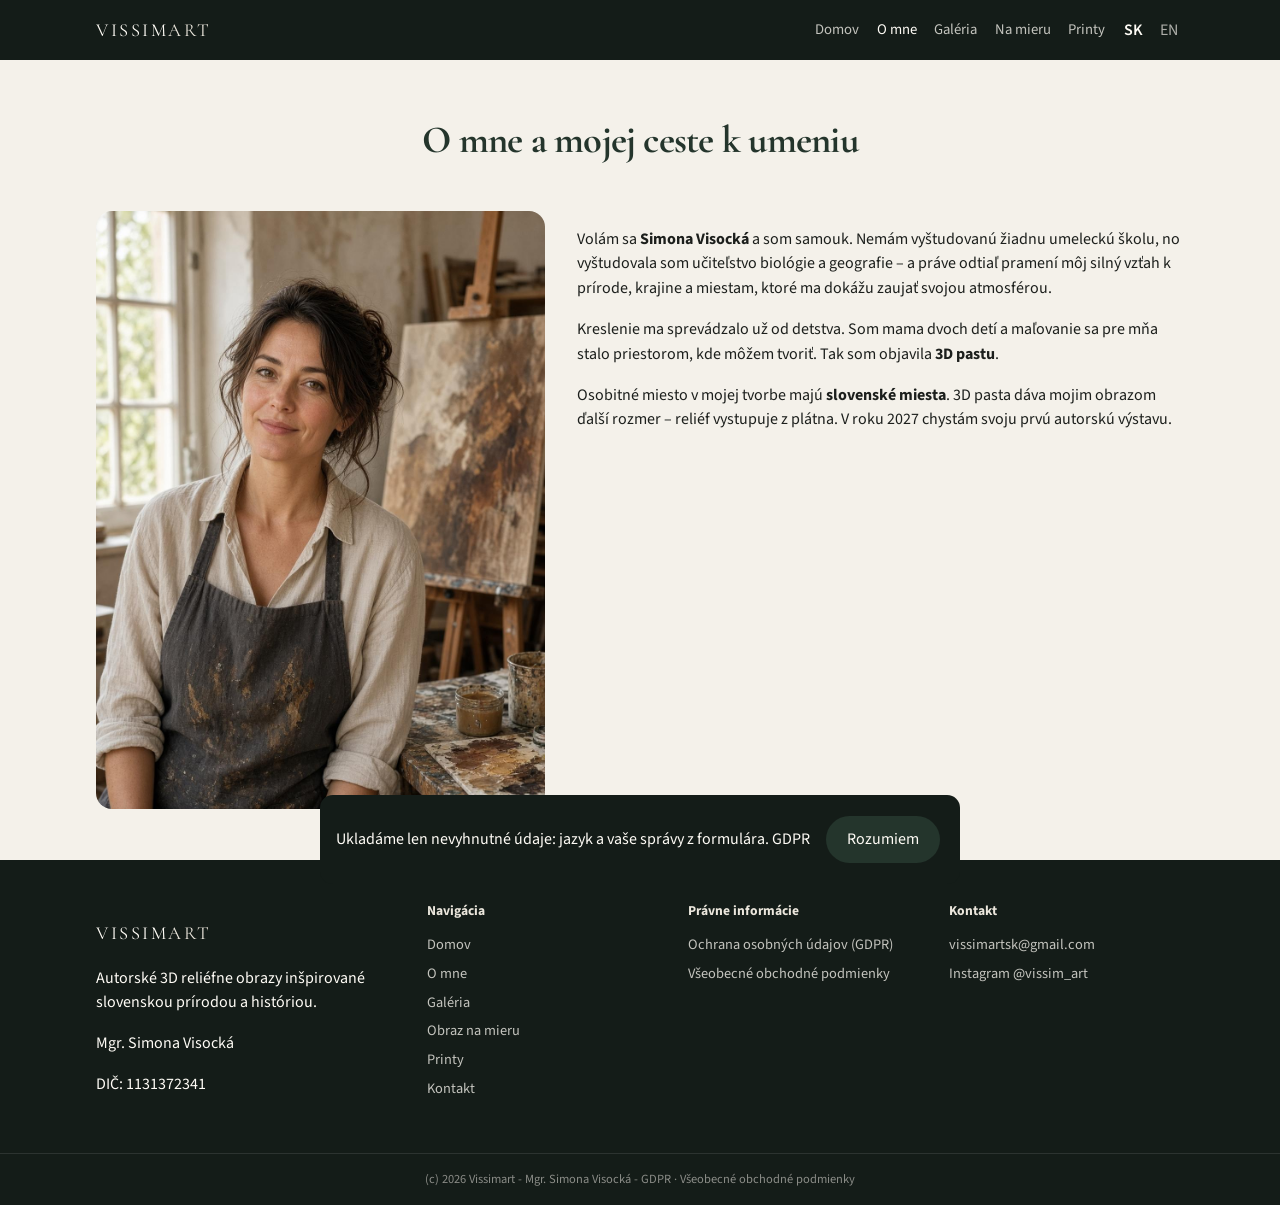
==== about.html @ 24cfc164 "Add Vissimart static website" ====
<!DOCTYPE html>
<html lang="sk">
<head>
  <meta charset="UTF-8">
  <meta name="viewport" content="width=device-width, initial-scale=1.0">
  <title>O mne – Vissimart</title>
  <meta name="description" content="Simona Visocká">
  <link rel="preconnect" href="https://fonts.googleapis.com">
  <link rel="preconnect" href="https://fonts.gstatic.com" crossorigin>
  <link href="https://fonts.googleapis.com/css2?family=Cormorant+Garamond:ital,wght@0,600;0,700;1,500&family=Source+Sans+3:wght@400;500;600&display=swap" rel="stylesheet">
  <link rel="icon" href="favicon.svg">
  <link rel="stylesheet" href="css/styles.css">
</head>
<body class="lang-sk">
  <header class="site-header">
    <div class="header-inner">
      <a href="index.html" class="logo">VISSIM<span>ART</span></a>
      <button class="menu-toggle" type="button" aria-label="Menu">☰</button>
      <nav class="nav">
        <a href="index.html"><span data-lang="sk">Domov</span><span data-lang="en">Home</span></a>
        <a href="about.html" class="active"><span data-lang="sk">O mne</span><span data-lang="en">About</span></a>
        <a href="gallery.html"><span data-lang="sk">Galéria</span><span data-lang="en">Gallery</span></a>
        <a href="custom.html"><span data-lang="sk">Na mieru</span><span data-lang="en">Custom</span></a>
        <a href="prints.html"><span data-lang="sk">Printy</span><span data-lang="en">Prints</span></a>
      </nav>
      <div class="lang-switch">
        <button type="button" class="lang-btn active" data-set-lang="sk">SK</button>
        <button type="button" class="lang-btn" data-set-lang="en">EN</button>
      </div>
    </div>
  </header>

  <section class="section">
    <h1 class="section-title"><span data-lang="sk">O mne a mojej ceste k umeniu</span><span data-lang="en">About me and my journey to art</span></h1>
    <div class="two-col" style="margin-top:2.5rem">
      <img src="images/artist.jpg" alt="Simona Visocká" style="border-radius:1rem; pointer-events:none">
      <div>
        <p data-lang="sk">Volám sa <strong>Simona Visocká</strong> a som samouk. Nemám vyštudovanú žiadnu umeleckú školu, no vyštudovala som učiteľstvo biológie a geografie – a práve odtiaľ pramení môj silný vzťah k prírode, krajine a miestam, ktoré ma dokážu zaujať svojou atmosférou.</p>
        <p data-lang="en">My name is <strong>Simona Visocká</strong> and I am self-taught. I studied biology and geography teaching – and that is where my strong connection to nature comes from.</p>
        <p data-lang="sk">Kreslenie ma sprevádzalo už od detstva. Som mama dvoch detí a maľovanie sa pre mňa stalo priestorom, kde môžem tvoriť. Tak som objavila <strong>3D pastu</strong>.</p>
        <p data-lang="en">Drawing has accompanied me since childhood. I am a mother of two. That is how I discovered <strong>3D paste</strong>.</p>
        <p data-lang="sk">Osobitné miesto v mojej tvorbe majú <strong>slovenské miesta</strong>. 3D pasta dáva mojim obrazom ďalší rozmer – reliéf vystupuje z plátna. V roku 2027 chystám svoju prvú autorskú výstavu.</p>
        <p data-lang="en">A special place in my work belongs to <strong>Slovak locations</strong>. 3D paste gives my paintings another dimension. In 2027 I am preparing my first solo exhibition.</p>
      </div>
    </div>
  </section>
  <footer class="site-footer">
    <div class="footer-inner">
      <div>
        <p class="logo">VISSIM<span>ART</span></p>
        <p><span data-lang="sk">Autorské 3D reliéfne obrazy inšpirované slovenskou prírodou a históriou.</span><span data-lang="en">Original 3D relief paintings inspired by Slovak nature and history.</span></p>
        <p>Mgr. Simona Visocká</p>
        <p>DIČ: 1131372341</p>
      </div>
      <div class="footer-links">
        <h4><span data-lang="sk">Navigácia</span><span data-lang="en">Navigation</span></h4>
        <a href="index.html"><span data-lang="sk">Domov</span><span data-lang="en">Home</span></a>
        <a href="about.html"><span data-lang="sk">O mne</span><span data-lang="en">About</span></a>
        <a href="gallery.html"><span data-lang="sk">Galéria</span><span data-lang="en">Gallery</span></a>
        <a href="custom.html"><span data-lang="sk">Obraz na mieru</span><span data-lang="en">Custom painting</span></a>
        <a href="prints.html"><span data-lang="sk">Printy</span><span data-lang="en">Prints</span></a>
        <a href="contact.html"><span data-lang="sk">Kontakt</span><span data-lang="en">Contact</span></a>
      </div>
      <div class="footer-links">
        <h4><span data-lang="sk">Právne informácie</span><span data-lang="en">Legal</span></h4>
        <a href="gdpr.html"><span data-lang="sk">Ochrana osobných údajov (GDPR)</span><span data-lang="en">Privacy policy (GDPR)</span></a>
        <a href="vop.html"><span data-lang="sk">Všeobecné obchodné podmienky</span><span data-lang="en">Terms and conditions</span></a>
      </div>
      <div class="footer-links">
        <h4><span data-lang="sk">Kontakt</span><span data-lang="en">Contact</span></h4>
        <a href="mailto:vissimartsk@gmail.com">vissimartsk@gmail.com</a>
        <a href="https://www.instagram.com/vissim_art/" target="_blank" rel="noopener">Instagram @vissim_art</a>
      </div>
    </div>
    <div class="footer-bottom">
      (c) 2026 Vissimart - Mgr. Simona Visocká -
      <a href="gdpr.html">GDPR</a> ·
      <a href="vop.html"><span data-lang="sk">Všeobecné obchodné podmienky</span><span data-lang="en">Terms and conditions</span></a>
    </div>
  </footer>
  <div class="cookie-banner" id="cookie-banner" hidden>
    <p><span data-lang="sk">Ukladáme len nevyhnutné údaje: jazyk a vaše správy z formulára.</span><span data-lang="en">We only store what is necessary: language and your form messages.</span> <a href="gdpr.html">GDPR</a></p>
    <button type="button" class="btn" id="cookie-ok"><span data-lang="sk">Rozumiem</span><span data-lang="en">I understand</span></button>
  </div>
  <script src="js/script.js"></script>
</body>
</html>
---- css/styles.css ----
:root {
  --paper:#f4f1ea; --paper-deep:#ebe6dc; --ink:#1c1f1c; --muted:#5f635e;
  --forest:#24352c; --forest-deep:#141c18; --cream:#fffcf6; --line:rgba(28,31,28,.12);
}
* { box-sizing:border-box; }
html,body { margin:0; padding:0; }
body { background:var(--paper); color:var(--ink); font-family:"Source Sans 3",system-ui,sans-serif; line-height:1.55; min-height:100vh; display:flex; flex-direction:column; }
h1,h2,h3,.logo { font-family:"Cormorant Garamond",Georgia,serif; letter-spacing:-.02em; }
a { color:inherit; text-decoration:none; }
img { max-width:100%; display:block; -webkit-user-drag:none; user-select:none; pointer-events:none; -webkit-touch-callout:none; }
.site-header { position:sticky; top:0; z-index:50; background:var(--forest-deep); color:var(--cream); }
.header-inner { max-width:1120px; margin:0 auto; display:flex; align-items:center; gap:.75rem; padding:.85rem 1rem; }
.logo { font-size:1.15rem; letter-spacing:.14em; color:var(--cream); }
.logo span { color:#ebe6dc; }
.nav { margin-left:auto; display:flex; gap:1.1rem; }
.nav a { color:rgba(255,252,246,.75); font-size:.92rem; }
.nav a.active, .nav a:hover { color:var(--cream); }
.lang-switch { display:flex; gap:.25rem; z-index:60; }
.lang-btn { display:inline-flex !important; background:transparent; border:0; color:rgba(255,252,246,.65); cursor:pointer; font:inherit; padding:.25rem .4rem; }
.lang-btn.active { color:var(--cream); font-weight:600; }
.menu-toggle { display:none; margin-left:auto; background:none; border:0; color:var(--cream); font-size:1.3rem; }
.section { max-width:1120px; margin:0 auto; padding:3.2rem 1rem; }
.section-title { text-align:center; color:var(--forest); font-size:2.4rem; margin:0; }
.section-subtitle { text-align:center; color:var(--muted); max-width:36rem; margin:.8rem auto 0; }
.hero { position:relative; background:var(--forest-deep); color:var(--cream); overflow:hidden; text-align:center; padding:6rem 1rem; }
.hero img { position:absolute; inset:0; width:100%; height:100%; object-fit:cover; opacity:.35; }
.hero .inner { position:relative; max-width:40rem; margin:0 auto; }
.hero h1 { font-size:clamp(2.2rem,5vw,3.6rem); margin:.6rem 0; }
.btn { display:inline-flex; align-items:center; justify-content:center; background:var(--forest); color:var(--cream); border:0; border-radius:999px; padding:.7rem 1.3rem; font:inherit; cursor:pointer; }
.btn-outline { background:transparent; border:1px solid var(--line); color:var(--ink); }
.hero .btn { background:var(--cream); color:var(--forest); }
.grid { display:grid; gap:1.2rem; }
.grid-4 { grid-template-columns:repeat(4,1fr); }
.grid-3 { grid-template-columns:repeat(3,1fr); }
.grid-2 { display:grid; gap:2rem; grid-template-columns:1.1fr 1fr; align-items:start; }
.art-card { background:var(--cream); border-radius:1rem; overflow:hidden; box-shadow:0 10px 30px -18px rgb(20 28 24 / .45); display:flex; flex-direction:column; }
.art-photo { position:relative; aspect-ratio:1; overflow:hidden; background:var(--paper-deep); }
.art-photo img.main { width:100%; height:100%; object-fit:cover; }
.watermark { position:absolute; right:.4rem; bottom:.4rem; width:3.4rem; opacity:.82; z-index:5; pointer-events:none; }
.thumbs { display:grid; grid-template-columns:repeat(5,1fr); gap:1px; background:var(--line); }
.thumbs img { aspect-ratio:1; object-fit:cover; width:100%; }
.art-card-body { padding:1rem; }
.art-card-body h3 { margin:0; font-size:1.15rem; }
.meta { color:var(--muted); font-size:.9rem; margin:.35rem 0 0; }
.price { color:var(--forest); font-weight:600; margin:.6rem 0 0; }
.badge { position:absolute; left:.7rem; top:.7rem; z-index:6; background:rgba(28,31,28,.7); color:var(--cream); border-radius:999px; font-size:.65rem; font-weight:600; padding:.2rem .55rem; }
.badge.sold { left:auto; right:.7rem; }
.filters { display:flex; flex-wrap:wrap; justify-content:center; gap:.5rem; margin:1.6rem 0; }
.filter-btn { height:2.6rem; border-radius:999px; border:1px solid var(--line); background:var(--cream); padding:0 1rem; cursor:pointer; font:inherit; }
.filter-btn.active { background:var(--forest); color:var(--cream); border-color:var(--forest); }
.site-footer { margin-top:auto; background:var(--forest-deep); color:var(--cream); }
.footer-inner { max-width:1120px; margin:0 auto; padding:2.5rem 1rem; display:grid; gap:1.6rem; grid-template-columns:1.3fr 1fr 1fr 1fr; }
.footer-links { display:flex; flex-direction:column; gap:.4rem; font-size:.9rem; color:rgba(255,252,246,.75); }
.footer-links h4 { margin:0 0 .4rem; color:#ebe6dc; font-family:inherit; font-size:.85rem; }
.footer-bottom { border-top:1px solid rgba(255,255,255,.1); padding:1rem; text-align:center; font-size:.78rem; color:rgba(255,252,246,.5); }
.cookie-banner { position:fixed; bottom:1rem; left:1rem; right:1rem; max-width:40rem; margin:0 auto; background:var(--forest-deep); color:var(--cream); padding:1rem; border-radius:.8rem; display:flex; gap:1rem; align-items:center; z-index:80; }
.legal { max-width:46rem; margin:0 auto; padding:3rem 1rem 4rem; }
.legal h1 { color:var(--forest); }
.legal h2 { color:var(--forest); margin-top:2rem; }
.two-col { display:grid; gap:2rem; grid-template-columns:.85fr 1.15fr; align-items:start; }
.contact-form { background:var(--cream); padding:1.6rem; border-radius:1rem; box-shadow:0 10px 30px -18px rgb(20 28 24 / .45); }
.contact-form label { display:block; font-size:.9rem; font-weight:500; margin-bottom:1rem; }
.contact-form input, .contact-form textarea, .contact-form select { width:100%; margin-top:.35rem; padding:.7rem .85rem; border:1px solid var(--line); border-radius:.5rem; font:inherit; }
.contact-form .check { display:flex; gap:.55rem; font-weight:400; }
.contact-form .check input { width:auto; }
.form-ok { color:var(--forest); }
.form-wrap { background:var(--paper-deep); max-width:none; }
.form-wrap .grid-2 { max-width:1120px; margin:0 auto; }
.cards { display:grid; gap:1rem; grid-template-columns:repeat(3,1fr); }
.card { background:var(--cream); padding:1.1rem; border-radius:.9rem; box-shadow:0 10px 30px -18px rgb(20 28 24 / .45); }
.modal { position:fixed; inset:0; background:rgba(20,28,24,.88); z-index:100; display:none; align-items:center; justify-content:center; padding:1rem; }
.modal.open { display:flex; }
.modal-inner { position:relative; max-width:720px; width:100%; }
.modal-inner img.main { width:100%; max-height:70vh; object-fit:contain; background:#111; }
.modal-close { position:absolute; top:.4rem; right:.4rem; background:rgba(0,0,0,.5); color:#fff; border:0; border-radius:999px; width:2.2rem; height:2.2rem; cursor:pointer; z-index:2; }
.cta-band { background:var(--paper-deep); }
.cta-grid { max-width:1120px; margin:0 auto; padding:3rem 1rem; display:grid; gap:2rem; grid-template-columns:1fr 1fr; }
body.lang-sk [data-lang="en"], body.lang-en [data-lang="sk"] { display:none; }
@media (max-width: 900px) {
  .grid-4,.grid-3,.two-col,.grid-2,.cta-grid,.cards,.footer-inner { grid-template-columns:1fr 1fr; }
  .nav { display:none; }
  .nav.open { display:flex; flex-direction:column; position:absolute; top:100%; left:0; right:0; background:var(--forest-deep); padding:1rem; }
  .menu-toggle { display:block; }
}
@media (max-width: 640px) {
  .grid-4,.grid-3,.two-col,.grid-2,.cta-grid,.cards,.footer-inner { grid-template-columns:1fr; }
}
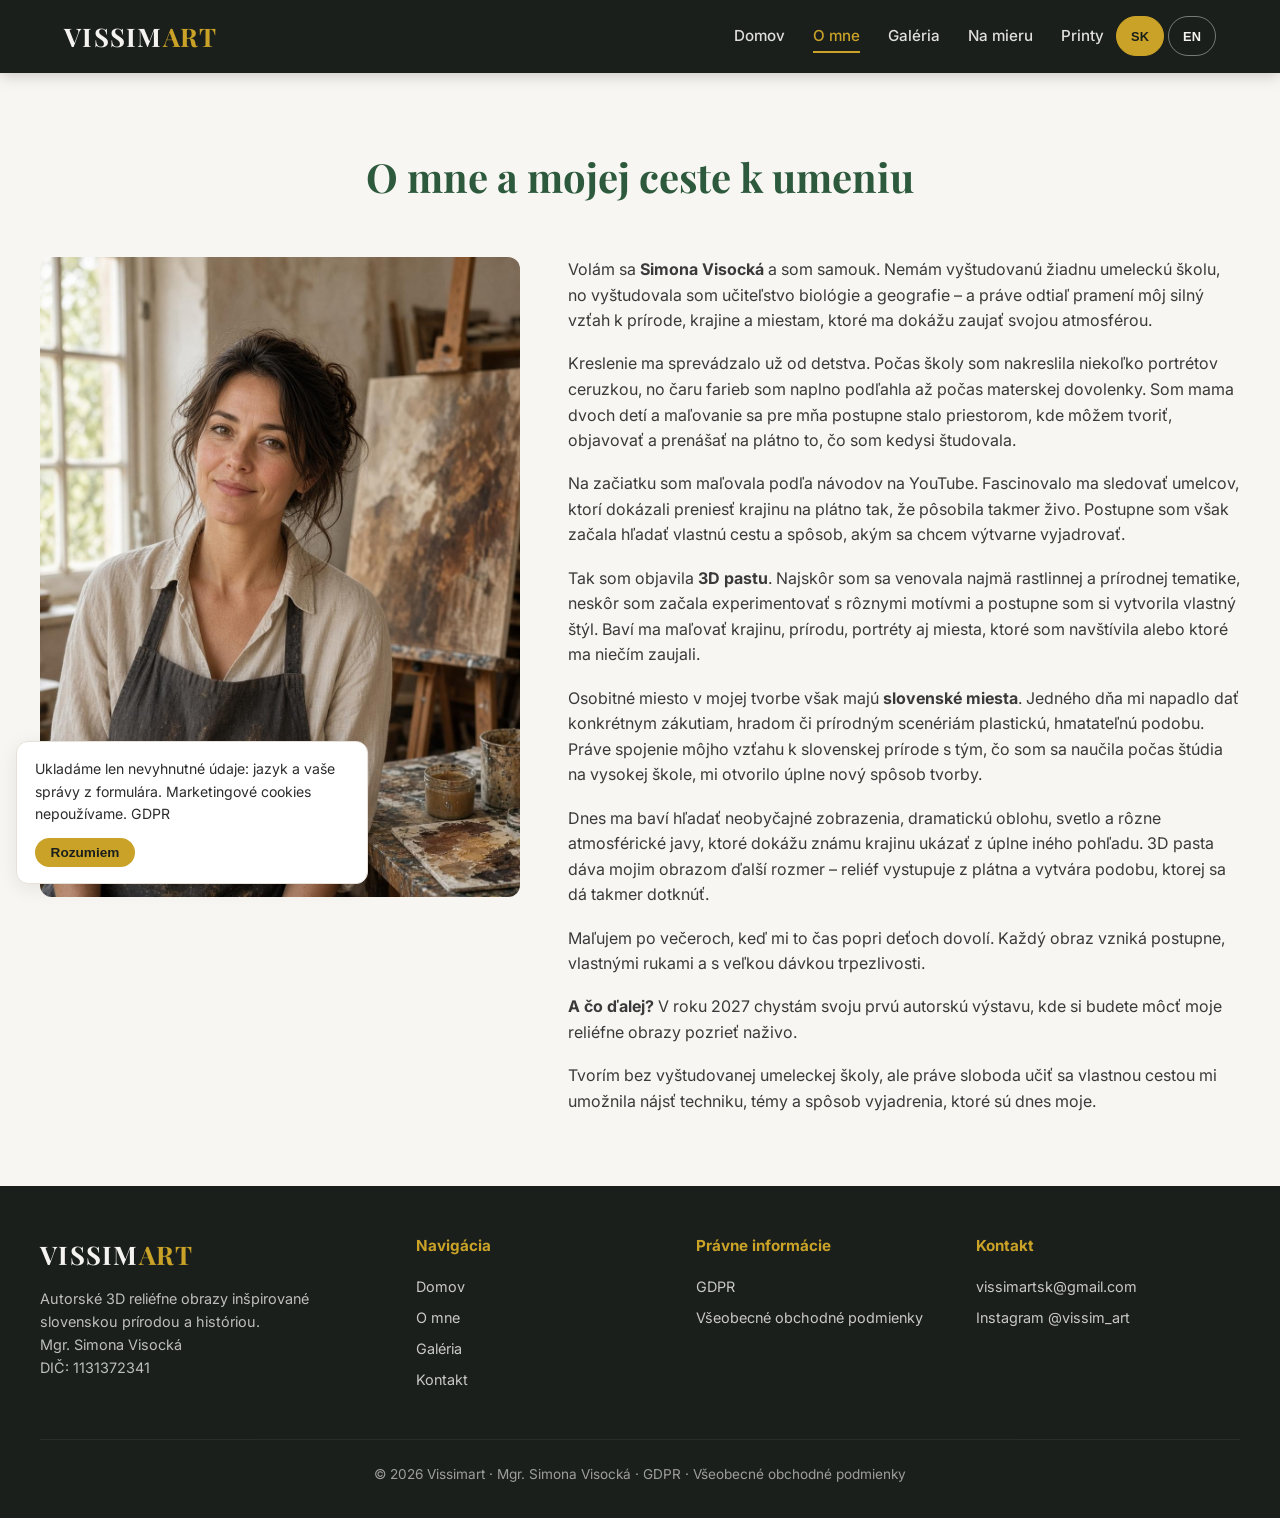
==== commit e55b776e: "Apply DIČ 1131372341, remove homepage and gallery subtitles" ====
--- a/about.html
+++ b/about.html
@@ -3,20 +3,20 @@
 <head>
   <meta charset="UTF-8">
   <meta name="viewport" content="width=device-width, initial-scale=1.0">
-  <title>O mne – Vissimart</title>
-  <meta name="description" content="Simona Visocká">
+  <title>O mne – Vissimart | Simona Visocká</title>
+  <meta name="description" content="Príbeh Simony Visockej – samouk, mama, umelkyňa 3D reliéfnych obrazov inšpirovaných slovenskou prírodou.">
   <link rel="preconnect" href="https://fonts.googleapis.com">
   <link rel="preconnect" href="https://fonts.gstatic.com" crossorigin>
-  <link href="https://fonts.googleapis.com/css2?family=Cormorant+Garamond:ital,wght@0,600;0,700;1,500&family=Source+Sans+3:wght@400;500;600&display=swap" rel="stylesheet">
+  <link href="https://fonts.googleapis.com/css2?family=Inter:wght@400;500;600;700&family=Playfair+Display:ital,wght@0,600;0,700;1,400&display=swap" rel="stylesheet">
   <link rel="icon" href="favicon.svg">
   <link rel="stylesheet" href="css/styles.css">
 </head>
 <body class="lang-sk">
-  <header class="site-header">
+    <header class="site-header">
     <div class="header-inner">
       <a href="index.html" class="logo">VISSIM<span>ART</span></a>
-      <button class="menu-toggle" type="button" aria-label="Menu">☰</button>
-      <nav class="nav">
+      <button class="menu-toggle" aria-label="Menu">☰</button>
+            <nav class="nav">
         <a href="index.html"><span data-lang="sk">Domov</span><span data-lang="en">Home</span></a>
         <a href="about.html" class="active"><span data-lang="sk">O mne</span><span data-lang="en">About</span></a>
         <a href="gallery.html"><span data-lang="sk">Galéria</span><span data-lang="en">Gallery</span></a>
@@ -31,24 +31,70 @@
   </header>
 
   <section class="section">
-    <h1 class="section-title"><span data-lang="sk">O mne a mojej ceste k umeniu</span><span data-lang="en">About me and my journey to art</span></h1>
-    <div class="two-col" style="margin-top:2.5rem">
-      <img src="images/artist.jpg" alt="Simona Visocká" style="border-radius:1rem; pointer-events:none">
-      <div>
-        <p data-lang="sk">Volám sa <strong>Simona Visocká</strong> a som samouk. Nemám vyštudovanú žiadnu umeleckú školu, no vyštudovala som učiteľstvo biológie a geografie – a práve odtiaľ pramení môj silný vzťah k prírode, krajine a miestam, ktoré ma dokážu zaujať svojou atmosférou.</p>
-        <p data-lang="en">My name is <strong>Simona Visocká</strong> and I am self-taught. I studied biology and geography teaching – and that is where my strong connection to nature comes from.</p>
-        <p data-lang="sk">Kreslenie ma sprevádzalo už od detstva. Som mama dvoch detí a maľovanie sa pre mňa stalo priestorom, kde môžem tvoriť. Tak som objavila <strong>3D pastu</strong>.</p>
-        <p data-lang="en">Drawing has accompanied me since childhood. I am a mother of two. That is how I discovered <strong>3D paste</strong>.</p>
-        <p data-lang="sk">Osobitné miesto v mojej tvorbe majú <strong>slovenské miesta</strong>. 3D pasta dáva mojim obrazom ďalší rozmer – reliéf vystupuje z plátna. V roku 2027 chystám svoju prvú autorskú výstavu.</p>
-        <p data-lang="en">A special place in my work belongs to <strong>Slovak locations</strong>. 3D paste gives my paintings another dimension. In 2027 I am preparing my first solo exhibition.</p>
+    <div class="section-inner">
+      <h1 class="section-title">
+        <span data-lang="sk">O mne a mojej ceste k umeniu</span>
+        <span data-lang="en">About me and my journey to art</span>
+      </h1>
+
+      <div class="about-content" style="margin-top: 3rem;">
+        <div class="about-image">
+          <img src="images/artist.jpg" alt="Simona Visocká">
+        </div>
+
+        <div class="about-text">
+          <div class="block-sk">
+            <p>Volám sa <strong>Simona Visocká</strong> a som samouk. Nemám vyštudovanú žiadnu umeleckú školu, no vyštudovala som učiteľstvo biológie a geografie – a práve odtiaľ pramení môj silný vzťah k prírode, krajine a miestam, ktoré ma dokážu zaujať svojou atmosférou.</p>
+
+            <p>Kreslenie ma sprevádzalo už od detstva. Počas školy som nakreslila niekoľko portrétov ceruzkou, no čaru farieb som naplno podľahla až počas materskej dovolenky. Som mama dvoch detí a maľovanie sa pre mňa postupne stalo priestorom, kde môžem tvoriť, objavovať a prenášať na plátno to, čo som kedysi študovala.</p>
+
+            <p>Na začiatku som maľovala podľa návodov na YouTube. Fascinovalo ma sledovať umelcov, ktorí dokázali preniesť krajinu na plátno tak, že pôsobila takmer živo. Postupne som však začala hľadať vlastnú cestu a spôsob, akým sa chcem výtvarne vyjadrovať.</p>
+
+            <p>Tak som objavila <strong>3D pastu</strong>. Najskôr som sa venovala najmä rastlinnej a prírodnej tematike, neskôr som začala experimentovať s rôznymi motívmi a postupne som si vytvorila vlastný štýl. Baví ma maľovať krajinu, prírodu, portréty aj miesta, ktoré som navštívila alebo ktoré ma niečím zaujali.</p>
+
+            <p>Osobitné miesto v mojej tvorbe však majú <strong>slovenské miesta</strong>. Jedného dňa mi napadlo dať konkrétnym zákutiam, hradom či prírodným scenériám plastickú, hmatateľnú podobu. Práve spojenie môjho vzťahu k slovenskej prírode s tým, čo som sa naučila počas štúdia na vysokej škole, mi otvorilo úplne nový spôsob tvorby.</p>
+
+            <p>Dnes ma baví hľadať neobyčajné zobrazenia, dramatickú oblohu, svetlo a rôzne atmosférické javy, ktoré dokážu známu krajinu ukázať z úplne iného pohľadu. 3D pasta dáva mojim obrazom ďalší rozmer – reliéf vystupuje z plátna a vytvára podobu, ktorej sa dá takmer dotknúť.</p>
+
+            <p>Maľujem po večeroch, keď mi to čas popri deťoch dovolí. Každý obraz vzniká postupne, vlastnými rukami a s veľkou dávkou trpezlivosti.</p>
+
+            <p><strong>A čo ďalej?</strong> V roku 2027 chystám svoju prvú autorskú výstavu, kde si budete môcť moje reliéfne obrazy pozrieť naživo.</p>
+
+            <p>Tvorím bez vyštudovanej umeleckej školy, ale práve sloboda učiť sa vlastnou cestou mi umožnila nájsť techniku, témy a spôsob vyjadrenia, ktoré sú dnes moje.</p>
+          </div>
+
+          <div class="block-en">
+            <p>My name is <strong>Simona Visocká</strong> and I am self-taught. I do not have a formal art education, but I studied biology and geography teaching – and that is where my strong connection to nature, landscape and places that captivate me with their atmosphere comes from.</p>
+
+            <p>Drawing has accompanied me since childhood. During school I drew several pencil portraits, but I fully surrendered to the magic of colour during maternity leave. I am a mother of two and painting gradually became a space where I can create, explore and transfer onto canvas what I once studied.</p>
+
+            <p>At the beginning I painted following YouTube tutorials. I was fascinated by artists who could transfer a landscape onto canvas so that it almost seemed alive. Gradually, however, I began to search for my own path and the way I want to express myself artistically.</p>
+
+            <p>That is how I discovered <strong>3D paste</strong>. At first I focused mainly on plant and nature themes, later I began experimenting with different motifs and gradually developed my own style. I enjoy painting landscapes, nature, portraits and places I have visited or that somehow intrigued me.</p>
+
+            <p>A special place in my work belongs to <strong>Slovak locations</strong>. One day it occurred to me to give specific corners, castles or natural scenery a plastic, tangible form. The combination of my relationship to Slovak nature with what I learned during university studies opened up a completely new way of creating.</p>
+
+            <p>Today I enjoy searching for unusual depictions, dramatic skies, light and various atmospheric phenomena that can show a familiar landscape from a completely different perspective. 3D paste gives my paintings another dimension – the relief rises from the canvas and creates a form that you can almost touch.</p>
+
+            <p>I paint in the evenings, when time with the children allows. Every painting is created gradually, by my own hands and with a great deal of patience.</p>
+
+            <p><strong>What next?</strong> In 2027 I am preparing my first solo exhibition, where you will be able to see my relief paintings in person.</p>
+
+            <p>I create without a formal art school education, but it is precisely the freedom to learn my own way that allowed me to find the technique, themes and means of expression that are mine today.</p>
+          </div>
+        </div>
       </div>
     </div>
   </section>
-  <footer class="site-footer">
-    <div class="footer-inner">
-      <div>
-        <p class="logo">VISSIM<span>ART</span></p>
-        <p><span data-lang="sk">Autorské 3D reliéfne obrazy inšpirované slovenskou prírodou a históriou.</span><span data-lang="en">Original 3D relief paintings inspired by Slovak nature and history.</span></p>
+
+    <footer class="site-footer">
+    <div class="footer-inner footer-grid-4">
+      <div class="footer-brand">
+        <a href="index.html" class="logo">VISSIM<span>ART</span></a>
+        <p>
+          <span data-lang="sk">Autorské 3D reliéfne obrazy inšpirované slovenskou prírodou a históriou.</span>
+          <span data-lang="en">Original 3D relief paintings inspired by Slovak nature and history.</span>
+        </p>
         <p>Mgr. Simona Visocká</p>
         <p>DIČ: 1131372341</p>
       </div>
@@ -57,13 +103,11 @@
         <a href="index.html"><span data-lang="sk">Domov</span><span data-lang="en">Home</span></a>
         <a href="about.html"><span data-lang="sk">O mne</span><span data-lang="en">About</span></a>
         <a href="gallery.html"><span data-lang="sk">Galéria</span><span data-lang="en">Gallery</span></a>
-        <a href="custom.html"><span data-lang="sk">Obraz na mieru</span><span data-lang="en">Custom painting</span></a>
-        <a href="prints.html"><span data-lang="sk">Printy</span><span data-lang="en">Prints</span></a>
         <a href="contact.html"><span data-lang="sk">Kontakt</span><span data-lang="en">Contact</span></a>
       </div>
       <div class="footer-links">
         <h4><span data-lang="sk">Právne informácie</span><span data-lang="en">Legal</span></h4>
-        <a href="gdpr.html"><span data-lang="sk">Ochrana osobných údajov (GDPR)</span><span data-lang="en">Privacy policy (GDPR)</span></a>
+        <a href="gdpr.html">GDPR</a>
         <a href="vop.html"><span data-lang="sk">Všeobecné obchodné podmienky</span><span data-lang="en">Terms and conditions</span></a>
       </div>
       <div class="footer-links">
@@ -73,15 +117,18 @@
       </div>
     </div>
     <div class="footer-bottom">
-      (c) 2026 Vissimart - Mgr. Simona Visocká -
-      <a href="gdpr.html">GDPR</a> ·
-      <a href="vop.html"><span data-lang="sk">Všeobecné obchodné podmienky</span><span data-lang="en">Terms and conditions</span></a>
+      © 2026 Vissimart · Mgr. Simona Visocká · <a href="gdpr.html">GDPR</a> · <a href="vop.html"><span data-lang="sk">Všeobecné obchodné podmienky</span><span data-lang="en">Terms and conditions</span></a>
     </div>
   </footer>
   <div class="cookie-banner" id="cookie-banner" hidden>
-    <p><span data-lang="sk">Ukladáme len nevyhnutné údaje: jazyk a vaše správy z formulára.</span><span data-lang="en">We only store what is necessary: language and your form messages.</span> <a href="gdpr.html">GDPR</a></p>
+    <p>
+      <span data-lang="sk">Ukladáme len nevyhnutné údaje: jazyk a vaše správy z formulára. Marketingové cookies nepoužívame.</span>
+      <span data-lang="en">We only store what is necessary: language and your form messages. We do not use marketing cookies.</span>
+      <a href="gdpr.html">GDPR</a>
+    </p>
     <button type="button" class="btn" id="cookie-ok"><span data-lang="sk">Rozumiem</span><span data-lang="en">I understand</span></button>
   </div>
+
   <script src="js/script.js"></script>
 </body>
-</html>
+</html>
--- a/css/styles.css
+++ b/css/styles.css
@@ -1,88 +1,853 @@
-
+/* Vissimart – Elegant bilingual art portfolio */
 :root {
-  --paper:#f4f1ea; --paper-deep:#ebe6dc; --ink:#1c1f1c; --muted:#5f635e;
-  --forest:#24352c; --forest-deep:#141c18; --cream:#fffcf6; --line:rgba(28,31,28,.12);
-}
-* { box-sizing:border-box; }
-html,body { margin:0; padding:0; }
-body { background:var(--paper); color:var(--ink); font-family:"Source Sans 3",system-ui,sans-serif; line-height:1.55; min-height:100vh; display:flex; flex-direction:column; }
-h1,h2,h3,.logo { font-family:"Cormorant Garamond",Georgia,serif; letter-spacing:-.02em; }
-a { color:inherit; text-decoration:none; }
-img { max-width:100%; display:block; -webkit-user-drag:none; user-select:none; pointer-events:none; -webkit-touch-callout:none; }
-.site-header { position:sticky; top:0; z-index:50; background:var(--forest-deep); color:var(--cream); }
-.header-inner { max-width:1120px; margin:0 auto; display:flex; align-items:center; gap:.75rem; padding:.85rem 1rem; }
-.logo { font-size:1.15rem; letter-spacing:.14em; color:var(--cream); }
-.logo span { color:#ebe6dc; }
-.nav { margin-left:auto; display:flex; gap:1.1rem; }
-.nav a { color:rgba(255,252,246,.75); font-size:.92rem; }
-.nav a.active, .nav a:hover { color:var(--cream); }
-.lang-switch { display:flex; gap:.25rem; z-index:60; }
-.lang-btn { display:inline-flex !important; background:transparent; border:0; color:rgba(255,252,246,.65); cursor:pointer; font:inherit; padding:.25rem .4rem; }
-.lang-btn.active { color:var(--cream); font-weight:600; }
-.menu-toggle { display:none; margin-left:auto; background:none; border:0; color:var(--cream); font-size:1.3rem; }
-.section { max-width:1120px; margin:0 auto; padding:3.2rem 1rem; }
-.section-title { text-align:center; color:var(--forest); font-size:2.4rem; margin:0; }
-.section-subtitle { text-align:center; color:var(--muted); max-width:36rem; margin:.8rem auto 0; }
-.hero { position:relative; background:var(--forest-deep); color:var(--cream); overflow:hidden; text-align:center; padding:6rem 1rem; }
-.hero img { position:absolute; inset:0; width:100%; height:100%; object-fit:cover; opacity:.35; }
-.hero .inner { position:relative; max-width:40rem; margin:0 auto; }
-.hero h1 { font-size:clamp(2.2rem,5vw,3.6rem); margin:.6rem 0; }
-.btn { display:inline-flex; align-items:center; justify-content:center; background:var(--forest); color:var(--cream); border:0; border-radius:999px; padding:.7rem 1.3rem; font:inherit; cursor:pointer; }
-.btn-outline { background:transparent; border:1px solid var(--line); color:var(--ink); }
-.hero .btn { background:var(--cream); color:var(--forest); }
-.grid { display:grid; gap:1.2rem; }
-.grid-4 { grid-template-columns:repeat(4,1fr); }
-.grid-3 { grid-template-columns:repeat(3,1fr); }
-.grid-2 { display:grid; gap:2rem; grid-template-columns:1.1fr 1fr; align-items:start; }
-.art-card { background:var(--cream); border-radius:1rem; overflow:hidden; box-shadow:0 10px 30px -18px rgb(20 28 24 / .45); display:flex; flex-direction:column; }
-.art-photo { position:relative; aspect-ratio:1; overflow:hidden; background:var(--paper-deep); }
-.art-photo img.main { width:100%; height:100%; object-fit:cover; }
-.watermark { position:absolute; right:.4rem; bottom:.4rem; width:3.4rem; opacity:.82; z-index:5; pointer-events:none; }
-.thumbs { display:grid; grid-template-columns:repeat(5,1fr); gap:1px; background:var(--line); }
-.thumbs img { aspect-ratio:1; object-fit:cover; width:100%; }
-.art-card-body { padding:1rem; }
-.art-card-body h3 { margin:0; font-size:1.15rem; }
-.meta { color:var(--muted); font-size:.9rem; margin:.35rem 0 0; }
-.price { color:var(--forest); font-weight:600; margin:.6rem 0 0; }
-.badge { position:absolute; left:.7rem; top:.7rem; z-index:6; background:rgba(28,31,28,.7); color:var(--cream); border-radius:999px; font-size:.65rem; font-weight:600; padding:.2rem .55rem; }
-.badge.sold { left:auto; right:.7rem; }
-.filters { display:flex; flex-wrap:wrap; justify-content:center; gap:.5rem; margin:1.6rem 0; }
-.filter-btn { height:2.6rem; border-radius:999px; border:1px solid var(--line); background:var(--cream); padding:0 1rem; cursor:pointer; font:inherit; }
-.filter-btn.active { background:var(--forest); color:var(--cream); border-color:var(--forest); }
-.site-footer { margin-top:auto; background:var(--forest-deep); color:var(--cream); }
-.footer-inner { max-width:1120px; margin:0 auto; padding:2.5rem 1rem; display:grid; gap:1.6rem; grid-template-columns:1.3fr 1fr 1fr 1fr; }
-.footer-links { display:flex; flex-direction:column; gap:.4rem; font-size:.9rem; color:rgba(255,252,246,.75); }
-.footer-links h4 { margin:0 0 .4rem; color:#ebe6dc; font-family:inherit; font-size:.85rem; }
-.footer-bottom { border-top:1px solid rgba(255,255,255,.1); padding:1rem; text-align:center; font-size:.78rem; color:rgba(255,252,246,.5); }
-.cookie-banner { position:fixed; bottom:1rem; left:1rem; right:1rem; max-width:40rem; margin:0 auto; background:var(--forest-deep); color:var(--cream); padding:1rem; border-radius:.8rem; display:flex; gap:1rem; align-items:center; z-index:80; }
-.legal { max-width:46rem; margin:0 auto; padding:3rem 1rem 4rem; }
-.legal h1 { color:var(--forest); }
-.legal h2 { color:var(--forest); margin-top:2rem; }
-.two-col { display:grid; gap:2rem; grid-template-columns:.85fr 1.15fr; align-items:start; }
-.contact-form { background:var(--cream); padding:1.6rem; border-radius:1rem; box-shadow:0 10px 30px -18px rgb(20 28 24 / .45); }
-.contact-form label { display:block; font-size:.9rem; font-weight:500; margin-bottom:1rem; }
-.contact-form input, .contact-form textarea, .contact-form select { width:100%; margin-top:.35rem; padding:.7rem .85rem; border:1px solid var(--line); border-radius:.5rem; font:inherit; }
-.contact-form .check { display:flex; gap:.55rem; font-weight:400; }
-.contact-form .check input { width:auto; }
-.form-ok { color:var(--forest); }
-.form-wrap { background:var(--paper-deep); max-width:none; }
-.form-wrap .grid-2 { max-width:1120px; margin:0 auto; }
-.cards { display:grid; gap:1rem; grid-template-columns:repeat(3,1fr); }
-.card { background:var(--cream); padding:1.1rem; border-radius:.9rem; box-shadow:0 10px 30px -18px rgb(20 28 24 / .45); }
-.modal { position:fixed; inset:0; background:rgba(20,28,24,.88); z-index:100; display:none; align-items:center; justify-content:center; padding:1rem; }
-.modal.open { display:flex; }
-.modal-inner { position:relative; max-width:720px; width:100%; }
-.modal-inner img.main { width:100%; max-height:70vh; object-fit:contain; background:#111; }
-.modal-close { position:absolute; top:.4rem; right:.4rem; background:rgba(0,0,0,.5); color:#fff; border:0; border-radius:999px; width:2.2rem; height:2.2rem; cursor:pointer; z-index:2; }
-.cta-band { background:var(--paper-deep); }
-.cta-grid { max-width:1120px; margin:0 auto; padding:3rem 1rem; display:grid; gap:2rem; grid-template-columns:1fr 1fr; }
-body.lang-sk [data-lang="en"], body.lang-en [data-lang="sk"] { display:none; }
+  --color-bg: #f8f6f2;
+  --color-bg-dark: #1a1f1c;
+  --color-text: #2c2c2c;
+  --color-text-light: #f5f3ef;
+  --color-accent: #2d5a3d;
+  --color-accent-hover: #1e3d2a;
+  --color-gold: #c9a227;
+  --color-muted: #6b6b6b;
+  --color-card: #ffffff;
+  --color-border: #e5e0d8;
+  --font-serif: 'Playfair Display', Georgia, serif;
+  --font-sans: 'Inter', system-ui, -apple-system, sans-serif;
+  --shadow: 0 4px 20px rgba(0,0,0,0.08);
+  --radius: 12px;
+  --transition: 0.3s ease;
+}
+
+* {
+  margin: 0;
+  padding: 0;
+  box-sizing: border-box;
+}
+
+html {
+  scroll-behavior: smooth;
+}
+
+body {
+  font-family: var(--font-sans);
+  background: var(--color-bg);
+  color: var(--color-text);
+  line-height: 1.6;
+  min-height: 100vh;
+  display: flex;
+  flex-direction: column;
+}
+
+/* Language visibility — never hide the SK/EN buttons themselves */
+span[data-lang="en"],
+p[data-lang="en"],
+a [data-lang="en"],
+h1 [data-lang="en"],
+h2 [data-lang="en"],
+h3 [data-lang="en"],
+h4 [data-lang="en"],
+li [data-lang="en"],
+label [data-lang="en"],
+button:not(.lang-btn) [data-lang="en"] { display: none; }
+body.lang-en span[data-lang="sk"],
+body.lang-en p[data-lang="sk"],
+body.lang-en a [data-lang="sk"],
+body.lang-en h1 [data-lang="sk"],
+body.lang-en h2 [data-lang="sk"],
+body.lang-en h3 [data-lang="sk"],
+body.lang-en h4 [data-lang="sk"],
+body.lang-en li [data-lang="sk"],
+body.lang-en label [data-lang="sk"],
+body.lang-en button:not(.lang-btn) [data-lang="sk"] { display: none !important; }
+body.lang-en span[data-lang="en"],
+body.lang-en p[data-lang="en"],
+body.lang-en a [data-lang="en"],
+body.lang-en h1 [data-lang="en"],
+body.lang-en h2 [data-lang="en"],
+body.lang-en h3 [data-lang="en"],
+body.lang-en h4 [data-lang="en"],
+body.lang-en li [data-lang="en"],
+body.lang-en label [data-lang="en"],
+body.lang-en button:not(.lang-btn) [data-lang="en"] { display: inline; }
+body.lang-en .block-en { display: block !important; }
+body.lang-en .block-sk { display: none !important; }
+.block-en { display: none; }
+.block-sk { display: block; }
+
+img {
+  max-width: 100%;
+  height: auto;
+  display: block;
+}
+
+a {
+  color: inherit;
+  text-decoration: none;
+  transition: var(--transition);
+}
+
+/* Header */
+.site-header {
+  background: var(--color-bg-dark);
+  color: var(--color-text-light);
+  padding: 1rem 0;
+  position: sticky;
+  top: 0;
+  z-index: 1000;
+  box-shadow: 0 2px 15px rgba(0,0,0,0.2);
+}
+
+.header-inner {
+  max-width: 1200px;
+  margin: 0 auto;
+  padding: 0 1.5rem;
+  display: flex;
+  align-items: center;
+  justify-content: flex-start;
+  gap: 0.75rem;
+}
+
+.logo {
+  font-family: var(--font-serif);
+  font-size: 1.6rem;
+  font-weight: 700;
+  letter-spacing: 0.05em;
+  color: var(--color-text-light);
+}
+
+.logo span {
+  color: var(--color-gold);
+}
+
+.nav {
+  display: flex;
+  align-items: center;
+  gap: 1.75rem;
+  margin-left: auto;
+}
+
+.nav a {
+  font-size: 0.95rem;
+  font-weight: 500;
+  opacity: 0.9;
+  position: relative;
+}
+
+.nav a:hover,
+.nav a.active {
+  opacity: 1;
+  color: var(--color-gold);
+}
+
+.nav a.active::after {
+  content: '';
+  position: absolute;
+  bottom: -4px;
+  left: 0;
+  width: 100%;
+  height: 2px;
+  background: var(--color-gold);
+}
+
+.lang-switch {
+  display: inline-flex !important;
+  gap: 0.25rem;
+  flex-shrink: 0;
+  z-index: 5;
+}
+
+.lang-btn {
+  display: inline-flex !important;
+  align-items: center;
+  justify-content: center;
+  background: transparent;
+  border: 1px solid rgba(255,255,255,0.4);
+  color: var(--color-text-light);
+  padding: 0.45rem 0.75rem;
+  min-width: 48px;
+  min-height: 40px;
+  font-size: 0.8rem;
+  font-weight: 700;
+  border-radius: 999px;
+  cursor: pointer;
+  transition: var(--transition);
+}
+
+.lang-btn:hover,
+.lang-btn.active {
+  background: var(--color-gold);
+  border-color: var(--color-gold);
+  color: var(--color-bg-dark);
+}
+
+.menu-toggle {
+  display: none;
+  background: none;
+  border: none;
+  color: white;
+  font-size: 1.5rem;
+  cursor: pointer;
+}
+
+/* Hero */
+.hero {
+  background: linear-gradient(135deg, #1a1f1c 0%, #2d3a32 50%, #1a1f1c 100%);
+  color: var(--color-text-light);
+  padding: 5rem 1.5rem 6rem;
+  text-align: center;
+  position: relative;
+  overflow: hidden;
+}
+
+.hero::before {
+  content: '';
+  position: absolute;
+  inset: 0;
+  background: url('data:image/svg+xml,<svg xmlns="http://www.w3.org/2000/svg" viewBox="0 0 100 100" opacity="0.05"><circle cx="20" cy="30" r="1.5" fill="white"/><circle cx="70" cy="20" r="1" fill="white"/><circle cx="40" cy="70" r="1.2" fill="white"/><circle cx="85" cy="60" r="0.8" fill="white"/></svg>');
+  pointer-events: none;
+}
+
+.hero-content {
+  max-width: 800px;
+  margin: 0 auto;
+  position: relative;
+  z-index: 1;
+}
+
+.hero h1 {
+  font-family: var(--font-serif);
+  font-size: clamp(2.4rem, 6vw, 3.8rem);
+  font-weight: 700;
+  margin-bottom: 0.75rem;
+  letter-spacing: -0.02em;
+}
+
+.hero .tagline {
+  font-family: var(--font-serif);
+  font-size: clamp(1.2rem, 3vw, 1.6rem);
+  color: var(--color-gold);
+  font-style: italic;
+  margin-bottom: 1.5rem;
+}
+
+.hero p {
+  font-size: 1.1rem;
+  opacity: 0.9;
+  max-width: 560px;
+  margin: 0 auto 2rem;
+}
+
+.btn {
+  display: inline-block;
+  background: var(--color-gold);
+  color: var(--color-bg-dark);
+  padding: 0.85rem 1.8rem;
+  font-weight: 600;
+  font-size: 0.95rem;
+  border-radius: 50px;
+  border: none;
+  cursor: pointer;
+  transition: var(--transition);
+}
+
+.btn:hover {
+  background: #e0b52e;
+  transform: translateY(-2px);
+  box-shadow: 0 6px 20px rgba(201,162,39,0.35);
+}
+
+.btn-outline {
+  background: transparent;
+  border: 2px solid var(--color-gold);
+  color: var(--color-gold);
+}
+
+.btn-outline:hover {
+  background: var(--color-gold);
+  color: var(--color-bg-dark);
+}
+
+/* Sections */
+.section {
+  padding: 4.5rem 1.5rem;
+}
+
+.section-inner {
+  max-width: 1200px;
+  margin: 0 auto;
+}
+
+.section-title {
+  font-family: var(--font-serif);
+  font-size: clamp(1.8rem, 4vw, 2.5rem);
+  text-align: center;
+  margin-bottom: 0.5rem;
+  color: var(--color-accent);
+}
+
+.section-subtitle {
+  text-align: center;
+  color: var(--color-muted);
+  margin-bottom: 3rem;
+  max-width: 600px;
+  margin-left: auto;
+  margin-right: auto;
+}
+
+/* Featured grid */
+.featured-grid {
+  display: grid;
+  grid-template-columns: repeat(auto-fit, minmax(260px, 1fr));
+  gap: 1.75rem;
+  margin-top: 2rem;
+}
+
+.art-card {
+  background: var(--color-card);
+  border-radius: var(--radius);
+  overflow: hidden;
+  box-shadow: var(--shadow);
+  transition: var(--transition);
+  display: flex;
+  flex-direction: column;
+}
+
+.art-card:hover {
+  transform: translateY(-6px);
+  box-shadow: 0 12px 30px rgba(0,0,0,0.12);
+}
+
+.art-card-image {
+  aspect-ratio: 1 / 1;
+  background: #1e2a22;
+  position: relative;
+  overflow: hidden;
+}
+.art-card-image img {
+  width: 100%;
+  height: 100%;
+  object-fit: cover;
+  display: block;
+}
+
+.art-thumbs {
+  display: grid;
+  grid-template-columns: repeat(5, 1fr);
+  gap: 1px;
+  background: var(--color-border);
+}
+.art-thumbs img {
+  aspect-ratio: 1;
+  width: 100%;
+  height: 100%;
+  object-fit: cover;
+  display: block;
+}
+
+.art-card-image.sold::after {
+  content: 'VYPREDANÉ / SOLD';
+  position: absolute;
+  top: 12px;
+  right: 12px;
+  background: rgba(0,0,0,0.75);
+  color: white;
+  font-size: 0.7rem;
+  font-weight: 700;
+  padding: 0.3rem 0.6rem;
+  border-radius: 4px;
+  letter-spacing: 0.05em;
+}
+
+.art-card-body {
+  padding: 1.25rem 1.4rem 1.5rem;
+  flex: 1;
+  display: flex;
+  flex-direction: column;
+}
+
+.art-card h3 {
+  font-family: var(--font-serif);
+  font-size: 1.15rem;
+  margin-bottom: 0.35rem;
+  color: var(--color-text);
+}
+
+.art-card .meta {
+  font-size: 0.85rem;
+  color: var(--color-muted);
+  margin-bottom: 0.75rem;
+}
+
+.art-card .price {
+  font-weight: 700;
+  color: var(--color-accent);
+  margin-top: auto;
+  font-size: 1.05rem;
+}
+
+.art-card .price.sold {
+  color: var(--color-muted);
+  text-decoration: line-through;
+}
+
+/* About */
+.about-content {
+  display: grid;
+  grid-template-columns: 1fr 1.4fr;
+  gap: 3rem;
+  align-items: start;
+}
+
+.about-image {
+  aspect-ratio: 3/4;
+  border-radius: var(--radius);
+  overflow: hidden;
+}
+.about-image img {
+  width: 100%;
+  height: 100%;
+  object-fit: cover;
+  display: block;
+}
+
+.about-text p {
+  margin-bottom: 1.1rem;
+  color: #3a3a3a;
+}
+
+.about-text p:last-child {
+  margin-bottom: 0;
+}
+
+/* Gallery page */
+.gallery-filters {
+  display: flex;
+  justify-content: center;
+  gap: 0.75rem;
+  flex-wrap: wrap;
+  margin-bottom: 2.5rem;
+}
+
+.filter-btn {
+  background: transparent;
+  border: 1px solid var(--color-border);
+  padding: 0.45rem 1.1rem;
+  border-radius: 50px;
+  font-size: 0.9rem;
+  cursor: pointer;
+  transition: var(--transition);
+  color: var(--color-text);
+}
+
+.filter-btn:hover,
+.filter-btn.active {
+  background: var(--color-accent);
+  border-color: var(--color-accent);
+  color: white;
+}
+
+.gallery-grid {
+  display: grid;
+  grid-template-columns: repeat(auto-fill, minmax(280px, 1fr));
+  gap: 2rem;
+}
+
+/* Modal for artwork detail */
+.modal-overlay {
+  position: fixed;
+  inset: 0;
+  background: rgba(0,0,0,0.7);
+  display: none;
+  align-items: center;
+  justify-content: center;
+  z-index: 2000;
+  padding: 1.5rem;
+  overflow-y: auto;
+}
+
+.modal-overlay.open {
+  display: flex;
+}
+
+.modal {
+  background: white;
+  border-radius: var(--radius);
+  max-width: 900px;
+  width: 100%;
+  max-height: 90vh;
+  overflow-y: auto;
+  position: relative;
+  display: grid;
+  grid-template-columns: 1fr 1fr;
+}
+
+.modal-close {
+  position: absolute;
+  top: 1rem;
+  right: 1rem;
+  background: rgba(0,0,0,0.6);
+  color: white;
+  border: none;
+  width: 36px;
+  height: 36px;
+  border-radius: 50%;
+  font-size: 1.2rem;
+  cursor: pointer;
+  z-index: 10;
+}
+
+.modal-visual {
+  display: flex;
+  flex-direction: column;
+  background: #1e2a22;
+}
+
+.modal-image {
+  background: #1e2a22;
+  min-height: 320px;
+  overflow: hidden;
+  position: relative;
+}
+.modal-image img {
+  width: 100%;
+  height: 100%;
+  min-height: 320px;
+  max-height: 520px;
+  object-fit: cover;
+  display: block;
+}
+
+.modal-nav {
+  position: absolute;
+  top: 50%;
+  transform: translateY(-50%);
+  width: 36px;
+  height: 36px;
+  border: none;
+  border-radius: 50%;
+  background: rgba(0,0,0,0.55);
+  color: white;
+  font-size: 1.4rem;
+  cursor: pointer;
+  z-index: 5;
+}
+.modal-nav.prev { left: 10px; }
+.modal-nav.next { right: 10px; }
+
+.modal-count {
+  position: absolute;
+  bottom: 12px;
+  right: 12px;
+  background: rgba(0,0,0,0.7);
+  color: white;
+  font-size: 0.75rem;
+  padding: 0.25rem 0.6rem;
+  border-radius: 999px;
+}
+
+.modal-thumbs {
+  display: grid;
+  grid-template-columns: repeat(5, 1fr);
+  gap: 4px;
+  padding: 8px;
+  background: #1e2a22;
+}
+.modal-thumbs img {
+  aspect-ratio: 1;
+  width: 100%;
+  object-fit: cover;
+  border-radius: 4px;
+  cursor: pointer;
+  opacity: 0.7;
+  border: 2px solid transparent;
+}
+.modal-thumbs img.active {
+  opacity: 1;
+  border-color: var(--color-gold);
+}
+
+.modal-body {
+  padding: 2rem;
+}
+
+.modal-body h2 {
+  font-family: var(--font-serif);
+  font-size: 1.6rem;
+  margin-bottom: 0.5rem;
+  color: var(--color-accent);
+}
+
+.modal-meta {
+  font-size: 0.9rem;
+  color: var(--color-muted);
+  margin-bottom: 1.25rem;
+}
+
+.modal-body p {
+  margin-bottom: 1rem;
+  font-size: 0.95rem;
+}
+
+.modal-price {
+  font-size: 1.3rem;
+  font-weight: 700;
+  color: var(--color-accent);
+  margin: 1.5rem 0 1rem;
+}
+
+/* Contact / Commission */
+.contact-grid {
+  display: grid;
+  grid-template-columns: 1fr 1fr;
+  gap: 3rem;
+}
+
+.contact-info h3 {
+  font-family: var(--font-serif);
+  margin-bottom: 1rem;
+  color: var(--color-accent);
+}
+
+.contact-info p,
+.contact-info ul {
+  margin-bottom: 1rem;
+  color: #444;
+}
+
+.contact-info ul {
+  padding-left: 1.2rem;
+}
+
+.contact-form {
+  background: white;
+  padding: 2rem;
+  border-radius: var(--radius);
+  box-shadow: var(--shadow);
+}
+
+.contact-form label {
+  display: block;
+  font-size: 0.9rem;
+  font-weight: 500;
+  margin-bottom: 1rem;
+}
+
+.contact-form input,
+.contact-form textarea,
+.contact-form select {
+  width: 100%;
+  margin-top: 0.4rem;
+  padding: 0.75rem 1rem;
+  border: 1px solid var(--color-border);
+  border-radius: 8px;
+  font-family: inherit;
+  font-size: 0.95rem;
+}
+
+.contact-form .check {
+  display: flex;
+  gap: 0.6rem;
+  align-items: flex-start;
+  font-weight: 400;
+}
+.contact-form .check input { width: auto; margin-top: 0.25rem; }
+.form-ok { margin-top: 1rem; color: var(--color-accent); }
+
+.form-group {
+  margin-bottom: 1.25rem;
+}
+
+.form-group label {
+  display: block;
+  font-size: 0.9rem;
+  font-weight: 500;
+  margin-bottom: 0.4rem;
+}
+
+.form-group input,
+.form-group textarea,
+.form-group select {
+  width: 100%;
+  padding: 0.75rem 1rem;
+  border: 1px solid var(--color-border);
+  border-radius: 8px;
+  font-family: inherit;
+  font-size: 0.95rem;
+  transition: var(--transition);
+}
+
+.form-group input:focus,
+.form-group textarea:focus,
+.form-group select:focus {
+  outline: none;
+  border-color: var(--color-accent);
+  box-shadow: 0 0 0 3px rgba(45,90,61,0.15);
+}
+
+.form-group textarea {
+  min-height: 140px;
+  resize: vertical;
+}
+
+/* Footer */
+.site-footer {
+  background: var(--color-bg-dark);
+  color: var(--color-text-light);
+  padding: 3rem 1.5rem 2rem;
+  margin-top: auto;
+}
+
+.footer-inner {
+  max-width: 1200px;
+  margin: 0 auto;
+  display: grid;
+  grid-template-columns: 2fr 1fr 1fr;
+  gap: 2.5rem;
+}
+
+.footer-grid-4 {
+  grid-template-columns: 1.4fr 1fr 1fr 1.1fr;
+}
+
+.footer-brand .logo {
+  margin-bottom: 0.75rem;
+  display: inline-block;
+}
+
+.footer-brand p {
+  opacity: 0.75;
+  font-size: 0.9rem;
+  max-width: 300px;
+}
+
+.footer-links h4 {
+  font-size: 0.95rem;
+  margin-bottom: 1rem;
+  color: var(--color-gold);
+}
+
+.footer-links a {
+  display: block;
+  opacity: 0.8;
+  margin-bottom: 0.5rem;
+  font-size: 0.9rem;
+}
+
+.footer-links a:hover {
+  opacity: 1;
+  color: var(--color-gold);
+}
+
+.footer-bottom {
+  max-width: 1200px;
+  margin: 2.5rem auto 0;
+  padding-top: 1.5rem;
+  border-top: 1px solid rgba(255,255,255,0.1);
+  text-align: center;
+  font-size: 0.85rem;
+  opacity: 0.6;
+}
+
+/* Responsive */
 @media (max-width: 900px) {
-  .grid-4,.grid-3,.two-col,.grid-2,.cta-grid,.cards,.footer-inner { grid-template-columns:1fr 1fr; }
-  .nav { display:none; }
-  .nav.open { display:flex; flex-direction:column; position:absolute; top:100%; left:0; right:0; background:var(--forest-deep); padding:1rem; }
-  .menu-toggle { display:block; }
-}
-@media (max-width: 640px) {
-  .grid-4,.grid-3,.two-col,.grid-2,.cta-grid,.cards,.footer-inner { grid-template-columns:1fr; }
-}
+  .about-content,
+  .contact-grid,
+  .modal {
+    grid-template-columns: 1fr;
+  }
+  .modal-image {
+    min-height: 250px;
+  }
+  .footer-inner,
+  .footer-grid-4 {
+    grid-template-columns: 1fr;
+    gap: 2rem;
+  }
+}
+
+@media (max-width: 700px) {
+  .nav {
+    display: none;
+    position: absolute;
+    top: 100%;
+    left: 0;
+    right: 0;
+    margin-left: 0;
+    background: var(--color-bg-dark);
+    flex-direction: column;
+    padding: 1.5rem;
+    gap: 1rem;
+    box-shadow: 0 10px 20px rgba(0,0,0,0.2);
+  }
+  .nav.open {
+    display: flex;
+  }
+  .menu-toggle {
+    display: block;
+    margin-left: auto;
+  }
+  .hero {
+    padding: 3.5rem 1.25rem 4.5rem;
+  }
+}
+
+/* Utility */
+.text-center { text-align: center; }
+.mt-2 { margin-top: 2rem; }
+.mb-2 { margin-bottom: 2rem; }
+.note {
+  font-size: 0.85rem;
+  color: var(--color-muted);
+  font-style: italic;
+}
+
+.legal {
+  max-width: 760px;
+  margin: 0 auto;
+  padding: 3.5rem 1.5rem 4rem;
+}
+.legal h1 {
+  font-family: var(--font-serif);
+  font-size: 2.2rem;
+  color: var(--color-accent);
+  margin-bottom: 0.5rem;
+}
+.legal-date {
+  color: var(--color-muted);
+  font-size: 0.9rem;
+  margin-bottom: 1.5rem;
+}
+.legal h2 {
+  font-family: var(--font-serif);
+  font-size: 1.35rem;
+  color: var(--color-accent);
+  margin: 2rem 0 0.75rem;
+}
+.legal h3 {
+  font-family: var(--font-serif);
+  font-size: 1.1rem;
+  margin: 1.25rem 0 0.5rem;
+}
+.legal p, .legal li {
+  margin-bottom: 0.75rem;
+  line-height: 1.7;
+}
+.legal ul {
+  padding-left: 1.25rem;
+  margin-bottom: 0.75rem;
+}
+
+.cookie-banner {
+  position: fixed;
+  left: 1rem;
+  bottom: 1rem;
+  z-index: 3000;
+  max-width: 22rem;
+  background: #fff;
+  color: var(--color-text);
+  border: 1px solid var(--color-border);
+  border-radius: 12px;
+  padding: 1rem 1.1rem;
+  box-shadow: var(--shadow);
+}
+.cookie-banner p { font-size: 0.88rem; margin-bottom: 0.75rem; }
+.cookie-banner .btn { font-size: 0.85rem; padding: 0.45rem 1rem; }
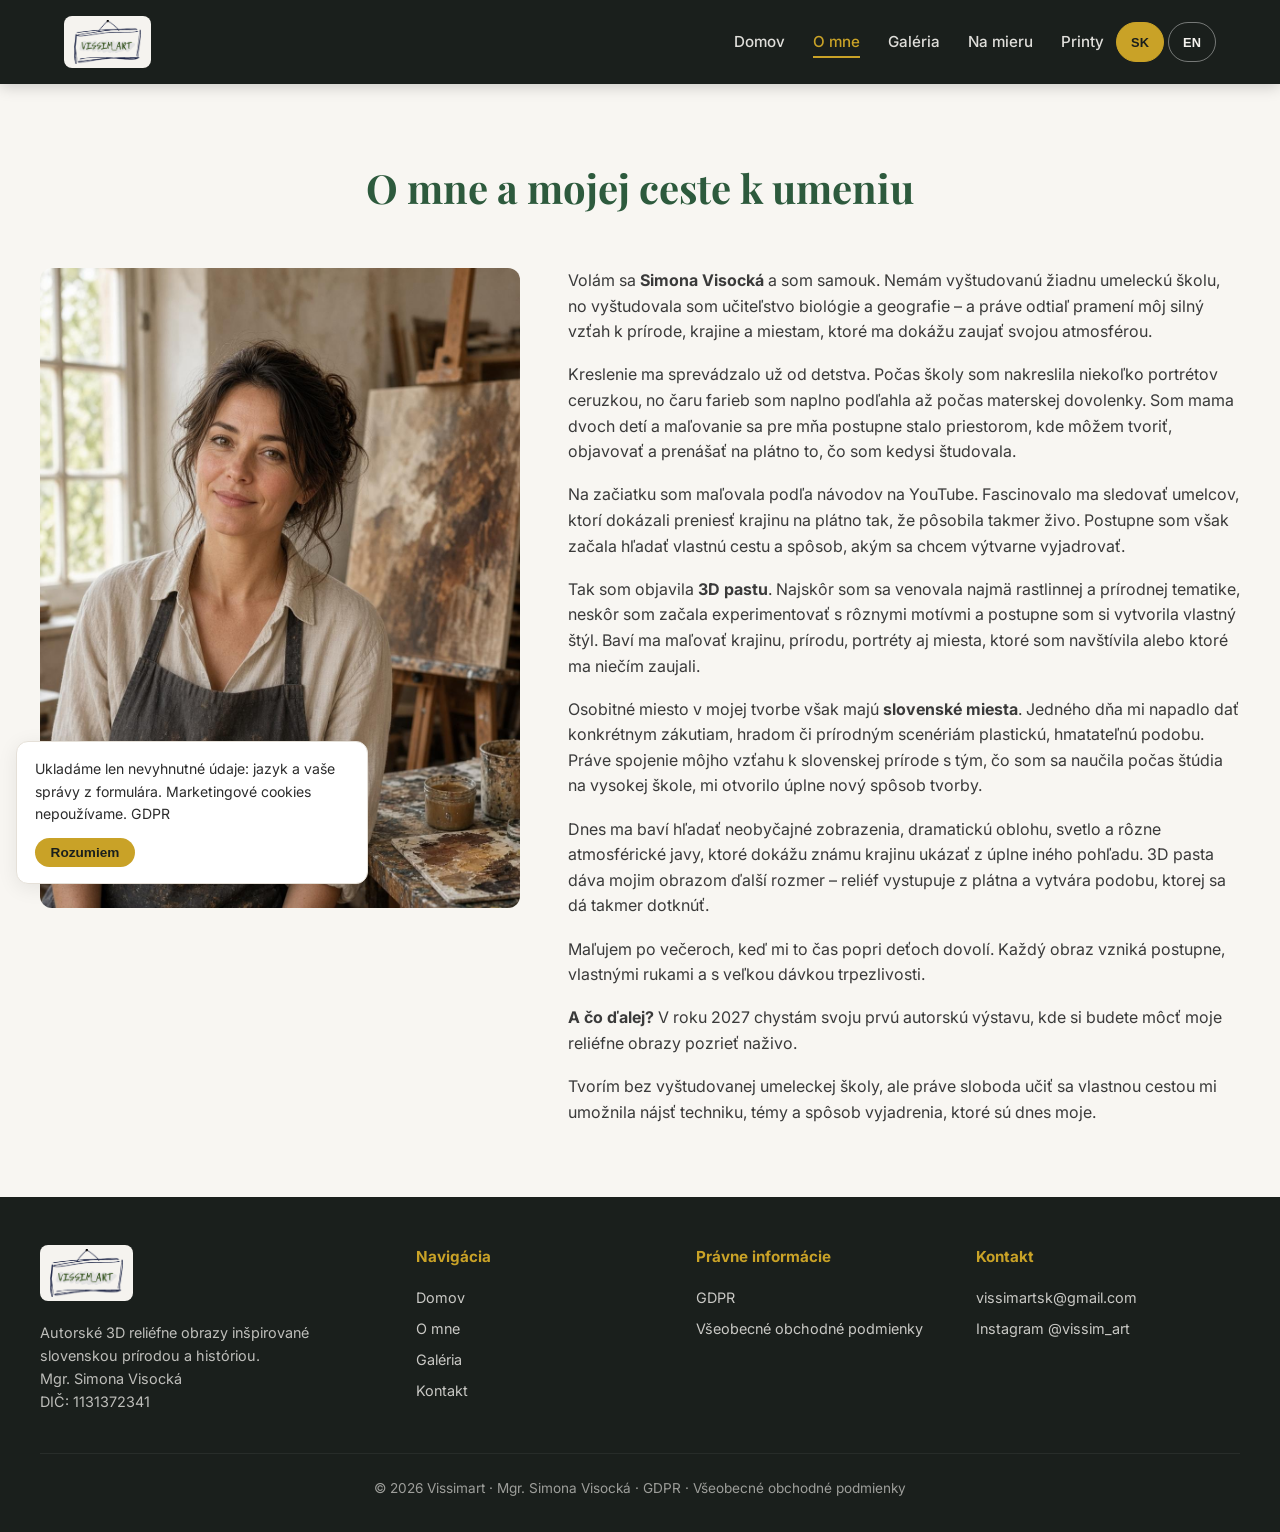
==== commit bd71d13e: "Replace VISSIMART text with logo in header and footer" ====
--- a/about.html
+++ b/about.html
@@ -14,7 +14,7 @@
 <body class="lang-sk">
     <header class="site-header">
     <div class="header-inner">
-      <a href="index.html" class="logo">VISSIM<span>ART</span></a>
+      <a href="index.html" class="logo"><img src="images/logo.png" alt="Vissimart"></a>
       <button class="menu-toggle" aria-label="Menu">☰</button>
             <nav class="nav">
         <a href="index.html"><span data-lang="sk">Domov</span><span data-lang="en">Home</span></a>
@@ -90,7 +90,7 @@
     <footer class="site-footer">
     <div class="footer-inner footer-grid-4">
       <div class="footer-brand">
-        <a href="index.html" class="logo">VISSIM<span>ART</span></a>
+        <a href="index.html" class="logo"><img src="images/logo.png" alt="Vissimart"></a>
         <p>
           <span data-lang="sk">Autorské 3D reliéfne obrazy inšpirované slovenskou prírodou a históriou.</span>
           <span data-lang="en">Original 3D relief paintings inspired by Slovak nature and history.</span>
--- a/css/styles.css
+++ b/css/styles.css
@@ -107,15 +107,22 @@
 }
 
 .logo {
-  font-family: var(--font-serif);
-  font-size: 1.6rem;
-  font-weight: 700;
-  letter-spacing: 0.05em;
-  color: var(--color-text-light);
-}
-
-.logo span {
-  color: var(--color-gold);
+  display: flex;
+  align-items: center;
+  line-height: 0;
+}
+
+.logo img {
+  height: 52px;
+  width: auto;
+  display: block;
+  background: #f5f3ef;
+  border-radius: 8px;
+  padding: 4px 10px;
+}
+
+.site-footer .logo img {
+  height: 56px;
 }
 
 .nav {
@@ -449,6 +456,49 @@
   display: grid;
   grid-template-columns: repeat(auto-fill, minmax(280px, 1fr));
   gap: 2rem;
+}
+
+.prints-grid {
+  display: grid;
+  grid-template-columns: repeat(4, minmax(0, 1fr));
+  gap: 1rem;
+  margin-top: 1.5rem;
+}
+.prints-grid .art-card {
+  min-width: 0;
+}
+.prints-grid .art-card > img,
+.prints-grid .art-card-image {
+  aspect-ratio: 1 / 1;
+  width: 100%;
+  height: auto;
+}
+.prints-grid .art-card > img,
+.prints-grid .art-card-image img {
+  width: 100%;
+  height: 100%;
+  aspect-ratio: 1 / 1;
+  object-fit: cover;
+  display: block;
+}
+.prints-grid .art-card h3 {
+  font-size: 0.95rem;
+  line-height: 1.3;
+  padding: 0.7rem 0.8rem 0.25rem;
+  min-height: 3.4em;
+  margin: 0;
+}
+.prints-grid .art-card .btn {
+  margin: 0.4rem 0.8rem 0.9rem;
+  font-size: 0.78rem;
+  padding: 0.4rem 0.65rem;
+  text-align: center;
+}
+@media (max-width: 900px) {
+  .prints-grid { grid-template-columns: repeat(3, minmax(0, 1fr)); }
+}
+@media (max-width: 640px) {
+  .prints-grid { grid-template-columns: repeat(2, minmax(0, 1fr)); gap: 0.75rem; }
 }
 
 /* Modal for artwork detail */
@@ -851,3 +901,13 @@
 }
 .cookie-banner p { font-size: 0.88rem; margin-bottom: 0.75rem; }
 .cookie-banner .btn { font-size: 0.85rem; padding: 0.45rem 1rem; }
+
+.artwork-notice {
+  margin-top: 1rem;
+  font-size: 0.88rem;
+  line-height: 1.5;
+  color: var(--color-muted);
+  border-left: 3px solid var(--color-gold);
+  padding-left: 0.85rem;
+}
+
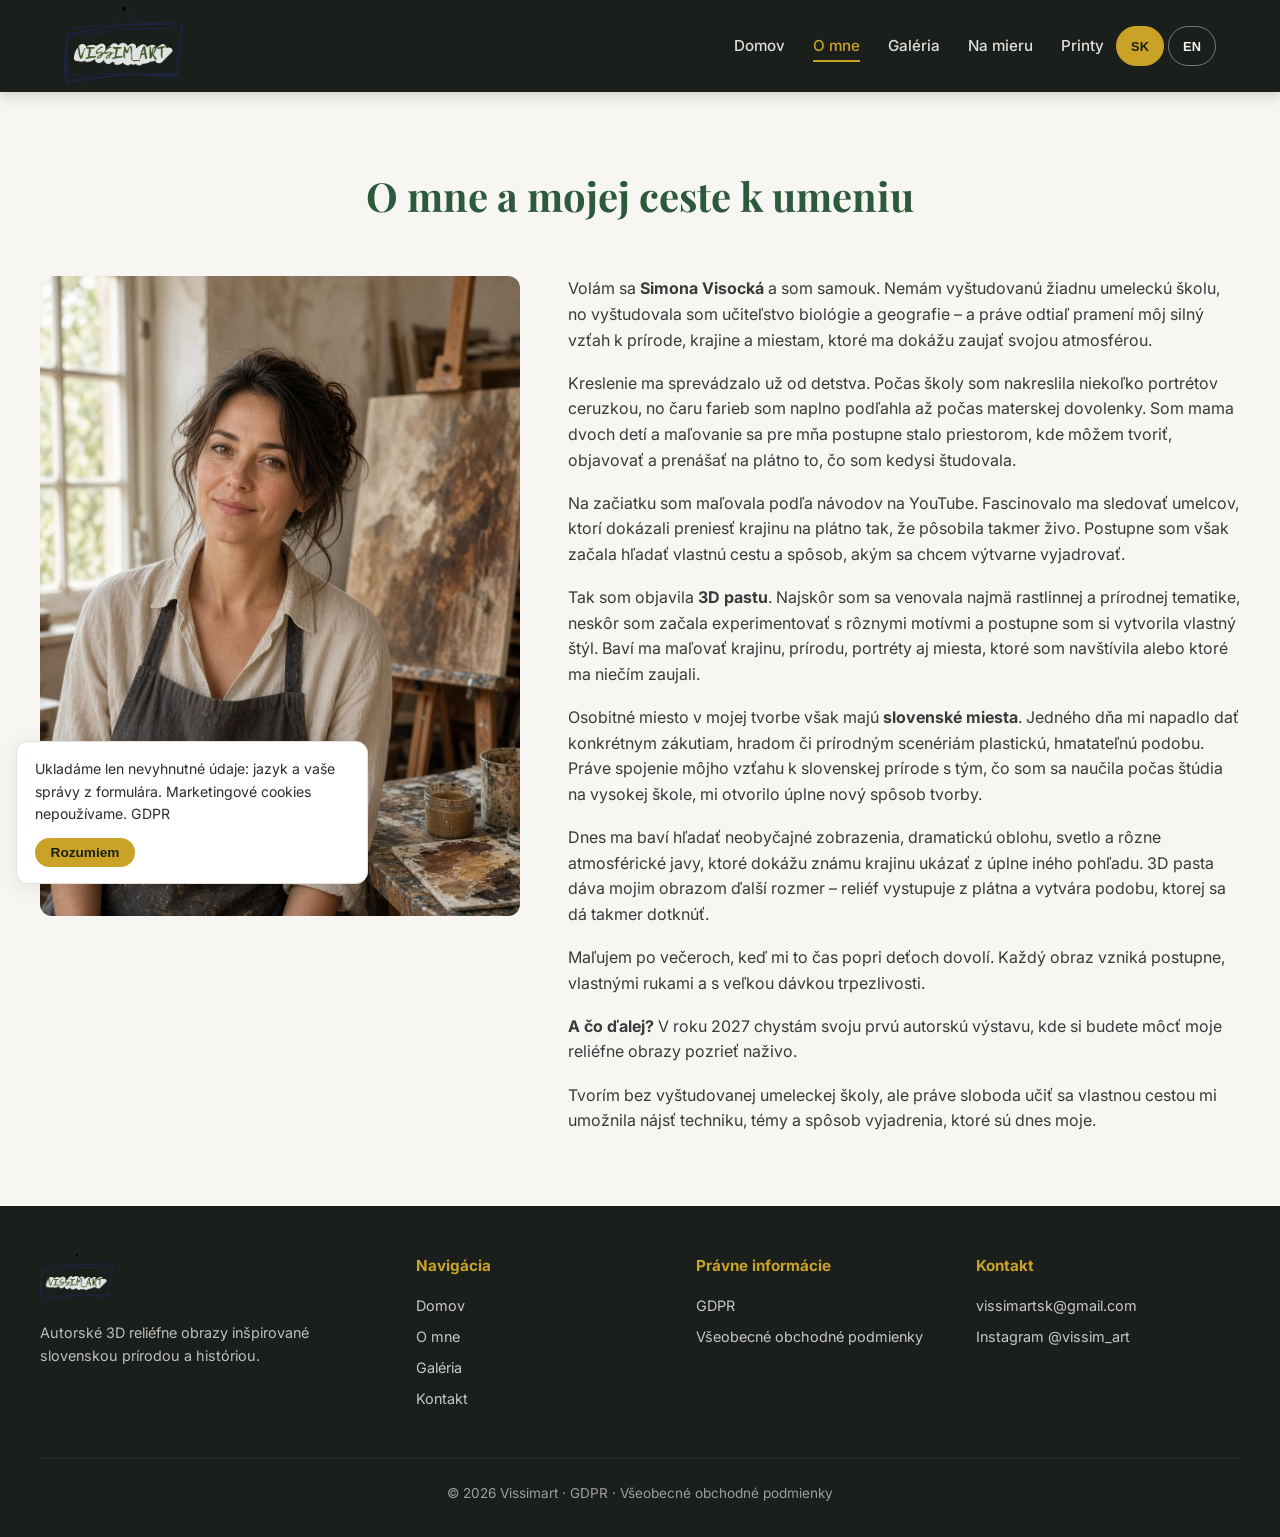
==== commit 6ef7495b: "Remove name and DIČ from footer" ====
--- a/about.html
+++ b/about.html
@@ -95,8 +95,6 @@
           <span data-lang="sk">Autorské 3D reliéfne obrazy inšpirované slovenskou prírodou a históriou.</span>
           <span data-lang="en">Original 3D relief paintings inspired by Slovak nature and history.</span>
         </p>
-        <p>Mgr. Simona Visocká</p>
-        <p>DIČ: 1131372341</p>
       </div>
       <div class="footer-links">
         <h4><span data-lang="sk">Navigácia</span><span data-lang="en">Navigation</span></h4>
@@ -117,7 +115,7 @@
       </div>
     </div>
     <div class="footer-bottom">
-      © 2026 Vissimart · Mgr. Simona Visocká · <a href="gdpr.html">GDPR</a> · <a href="vop.html"><span data-lang="sk">Všeobecné obchodné podmienky</span><span data-lang="en">Terms and conditions</span></a>
+      © 2026 Vissimart · <a href="gdpr.html">GDPR</a> · <a href="vop.html"><span data-lang="sk">Všeobecné obchodné podmienky</span><span data-lang="en">Terms and conditions</span></a>
     </div>
   </footer>
   <div class="cookie-banner" id="cookie-banner" hidden>
--- a/css/styles.css
+++ b/css/styles.css
@@ -89,7 +89,7 @@
 .site-header {
   background: var(--color-bg-dark);
   color: var(--color-text-light);
-  padding: 1rem 0;
+  padding: 0.45rem 0;
   position: sticky;
   top: 0;
   z-index: 1000;
@@ -113,16 +113,15 @@
 }
 
 .logo img {
-  height: 52px;
+  height: 78px;
   width: auto;
   display: block;
-  background: #f5f3ef;
-  border-radius: 8px;
-  padding: 4px 10px;
+  background: transparent;
+  padding: 0;
 }
 
 .site-footer .logo img {
-  height: 56px;
+  height: 48px;
 }
 
 .nav {
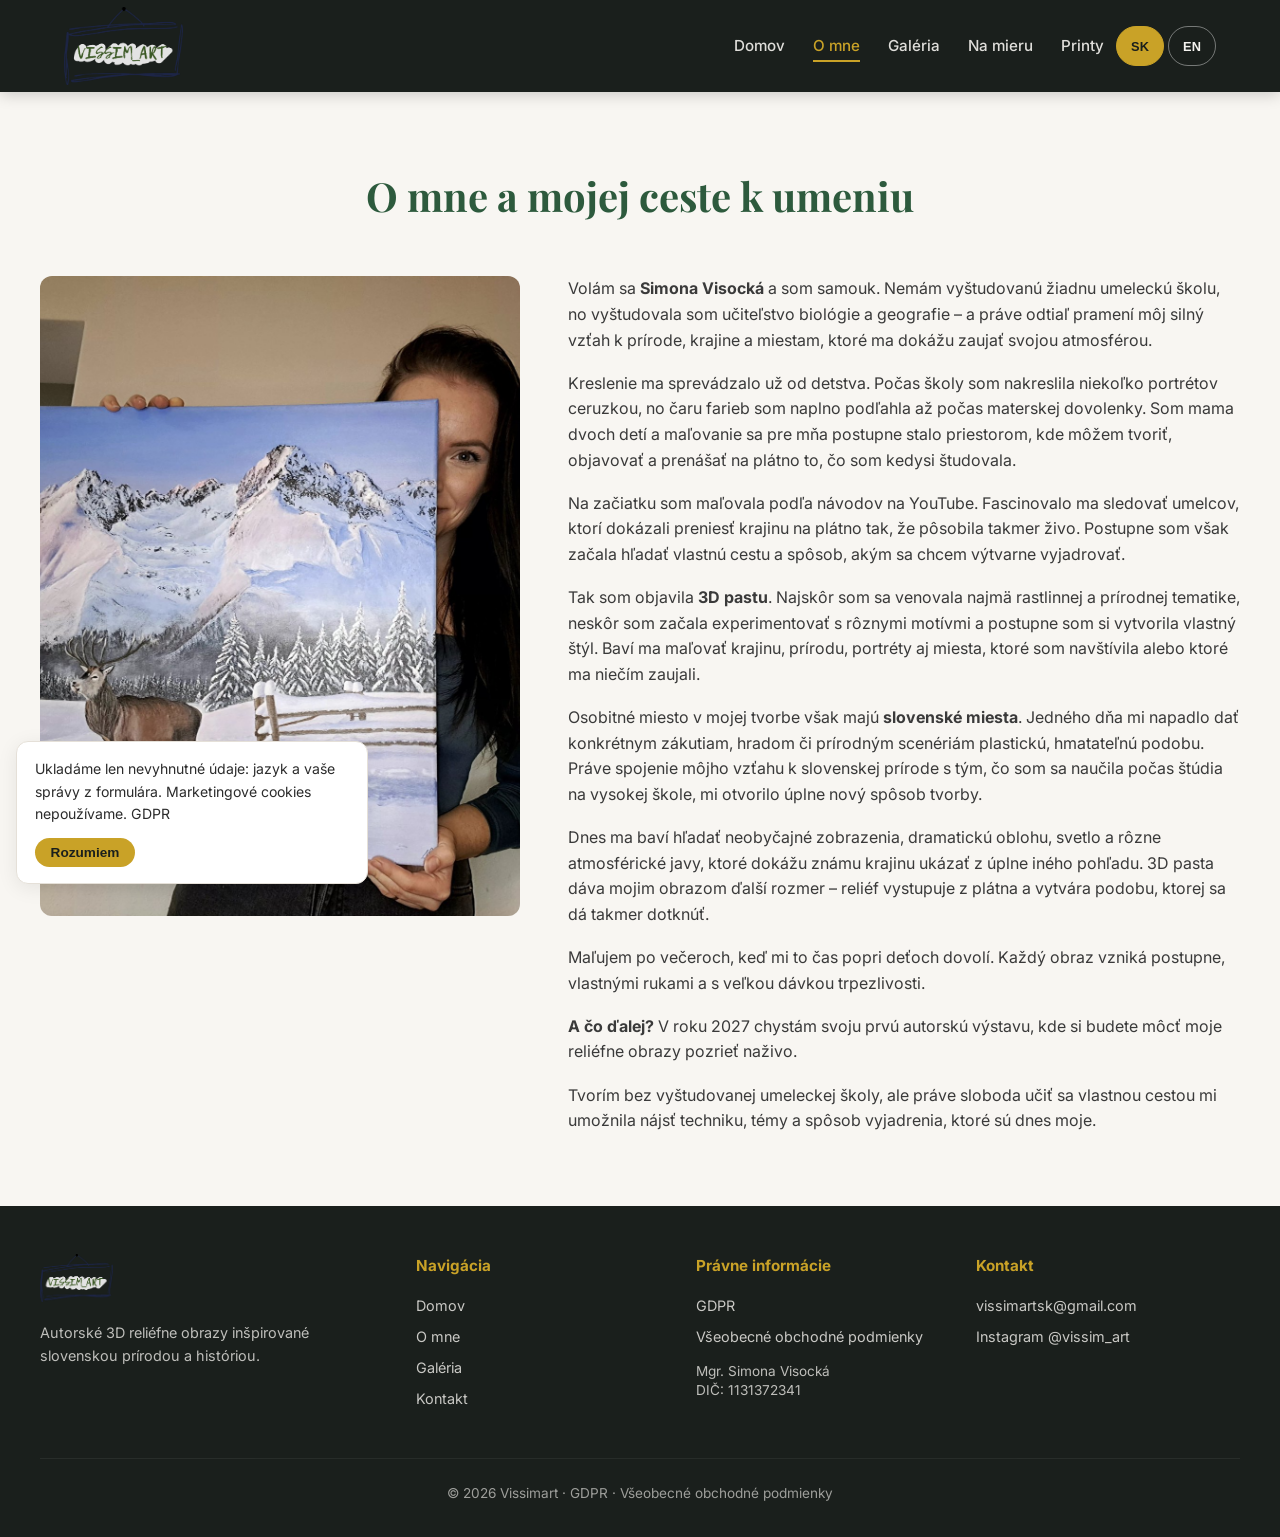
==== commit 919f44e9: "Footer: name and DIČ under GDPR and VOP" ====
--- a/about.html
+++ b/about.html
@@ -107,6 +107,7 @@
         <h4><span data-lang="sk">Právne informácie</span><span data-lang="en">Legal</span></h4>
         <a href="gdpr.html">GDPR</a>
         <a href="vop.html"><span data-lang="sk">Všeobecné obchodné podmienky</span><span data-lang="en">Terms and conditions</span></a>
+        <p class="footer-legal-id">Mgr. Simona Visocká<br>DIČ: 1131372341</p>
       </div>
       <div class="footer-links">
         <h4><span data-lang="sk">Kontakt</span><span data-lang="en">Contact</span></h4>
--- a/css/styles.css
+++ b/css/styles.css
@@ -463,6 +463,9 @@
   gap: 1rem;
   margin-top: 1.5rem;
 }
+.prints-grid.cols-3 {
+  grid-template-columns: repeat(3, minmax(0, 1fr));
+}
 .prints-grid .art-card {
   min-width: 0;
 }
@@ -784,6 +787,13 @@
 .footer-links a:hover {
   opacity: 1;
   color: var(--color-gold);
+}
+
+.footer-legal-id {
+  margin: 0.85rem 0 0;
+  font-size: 0.85rem;
+  opacity: 0.75;
+  line-height: 1.45;
 }
 
 .footer-bottom {
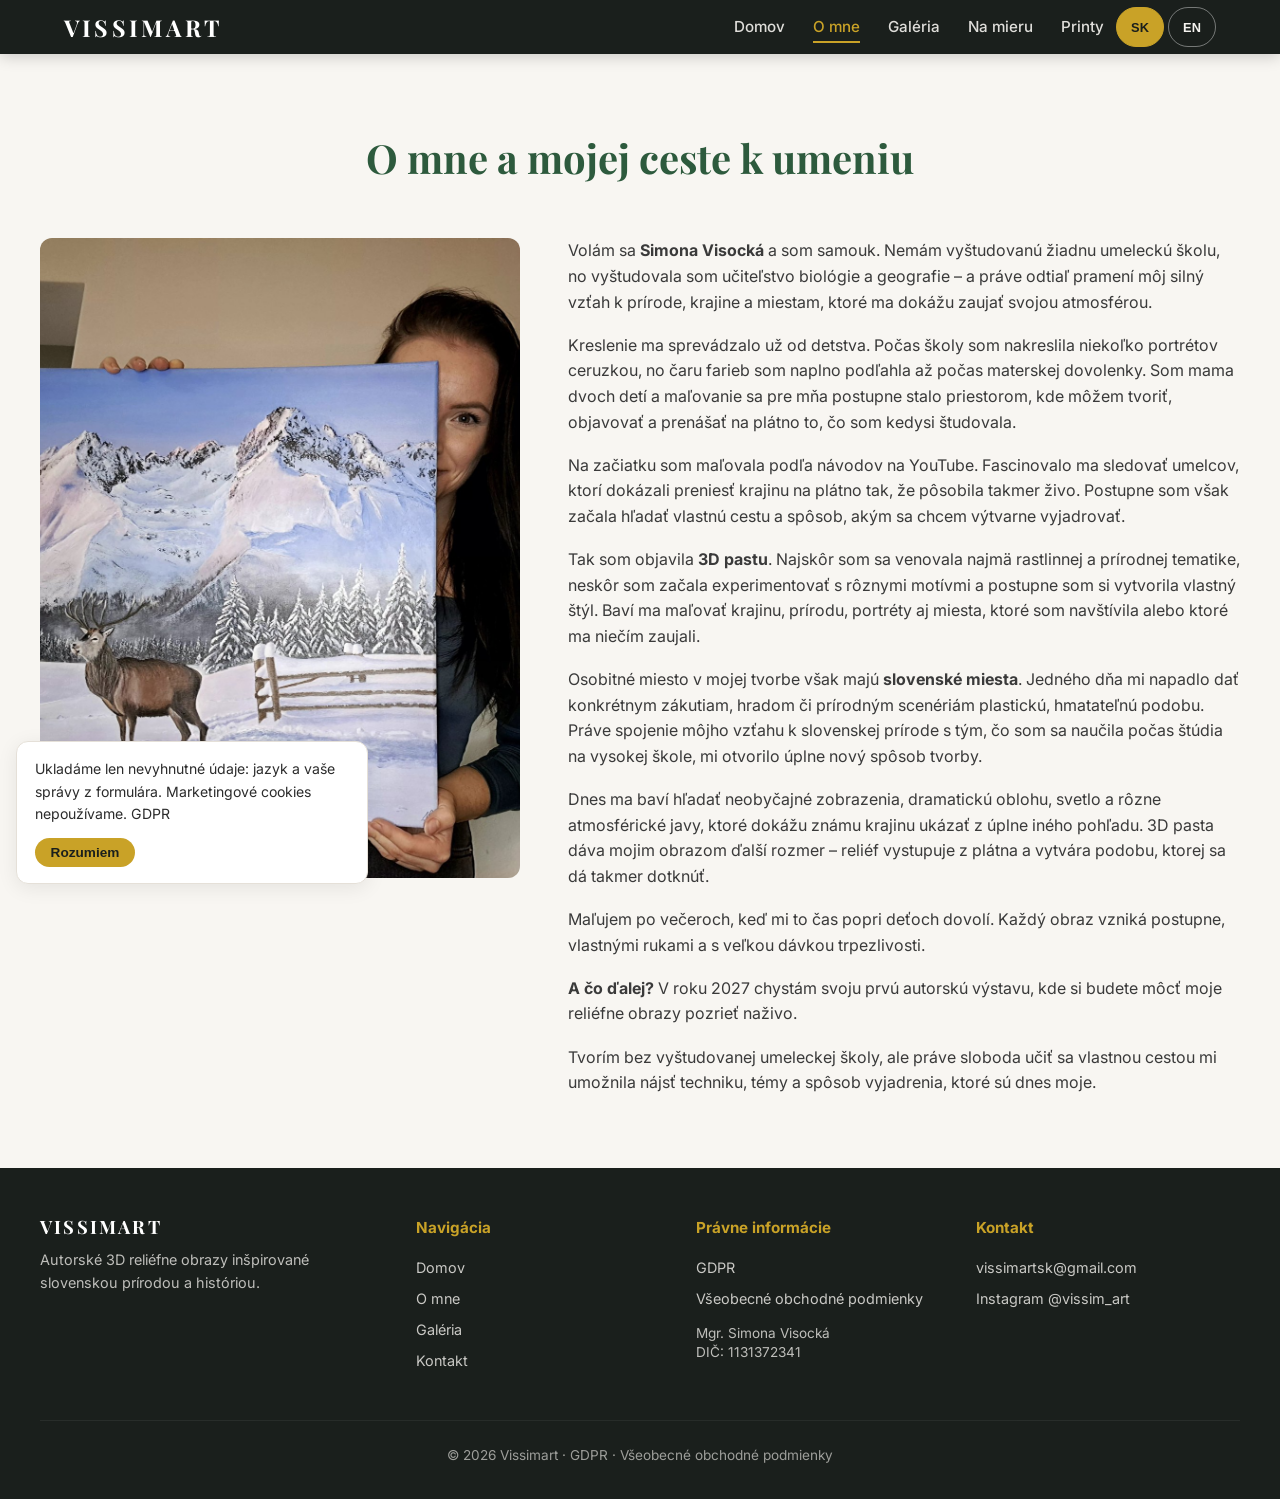
==== commit ff28018c: "Header and footer: VISSIMART text instead of logo image" ====
--- a/about.html
+++ b/about.html
@@ -14,7 +14,7 @@
 <body class="lang-sk">
     <header class="site-header">
     <div class="header-inner">
-      <a href="index.html" class="logo"><img src="images/logo.png" alt="Vissimart"></a>
+      <a href="index.html" class="logo">VISSIMART</a>
       <button class="menu-toggle" aria-label="Menu">☰</button>
             <nav class="nav">
         <a href="index.html"><span data-lang="sk">Domov</span><span data-lang="en">Home</span></a>
@@ -90,7 +90,7 @@
     <footer class="site-footer">
     <div class="footer-inner footer-grid-4">
       <div class="footer-brand">
-        <a href="index.html" class="logo"><img src="images/logo.png" alt="Vissimart"></a>
+        <a href="index.html" class="logo">VISSIMART</a>
         <p>
           <span data-lang="sk">Autorské 3D reliéfne obrazy inšpirované slovenskou prírodou a históriou.</span>
           <span data-lang="en">Original 3D relief paintings inspired by Slovak nature and history.</span>
--- a/css/styles.css
+++ b/css/styles.css
@@ -77,6 +77,33 @@
   max-width: 100%;
   height: auto;
   display: block;
+  -webkit-user-select: none;
+  user-select: none;
+  -webkit-user-drag: none;
+  user-drag: none;
+  -webkit-touch-callout: none;
+}
+
+.art-card-image img,
+.art-thumbs img,
+.prints-grid .art-card > img,
+.about-image img,
+.modal-image img {
+  pointer-events: none;
+}
+
+.art-card-image::before,
+.about-image::before,
+.modal-image::before {
+  content: '';
+  position: absolute;
+  inset: 0;
+  z-index: 2;
+  background: transparent;
+}
+
+.about-image {
+  position: relative;
 }
 
 a {
@@ -109,19 +136,17 @@
 .logo {
   display: flex;
   align-items: center;
-  line-height: 0;
-}
-
-.logo img {
-  height: 78px;
-  width: auto;
-  display: block;
-  background: transparent;
-  padding: 0;
-}
-
-.site-footer .logo img {
-  height: 48px;
+  font-family: var(--font-serif);
+  font-size: 1.45rem;
+  font-weight: 700;
+  letter-spacing: 0.14em;
+  color: #fff;
+  line-height: 1;
+}
+
+.site-footer .logo {
+  font-size: 1.15rem;
+  letter-spacing: 0.12em;
 }
 
 .nav {
@@ -361,6 +386,7 @@
   padding: 0.3rem 0.6rem;
   border-radius: 4px;
   letter-spacing: 0.05em;
+  z-index: 3;
 }
 
 .art-card-body {
@@ -594,6 +620,7 @@
   font-size: 0.75rem;
   padding: 0.25rem 0.6rem;
   border-radius: 999px;
+  z-index: 3;
 }
 
 .modal-thumbs {
@@ -702,7 +729,15 @@
   font-weight: 400;
 }
 .contact-form .check input { width: auto; margin-top: 0.25rem; }
+.contact-form .hp {
+  position: absolute;
+  left: -9999px;
+  height: 0;
+  width: 0;
+  opacity: 0;
+}
 .form-ok { margin-top: 1rem; color: var(--color-accent); }
+.form-error { margin-top: 0.75rem; color: #9b2c2c; }
 
 .form-group {
   margin-bottom: 1.25rem;
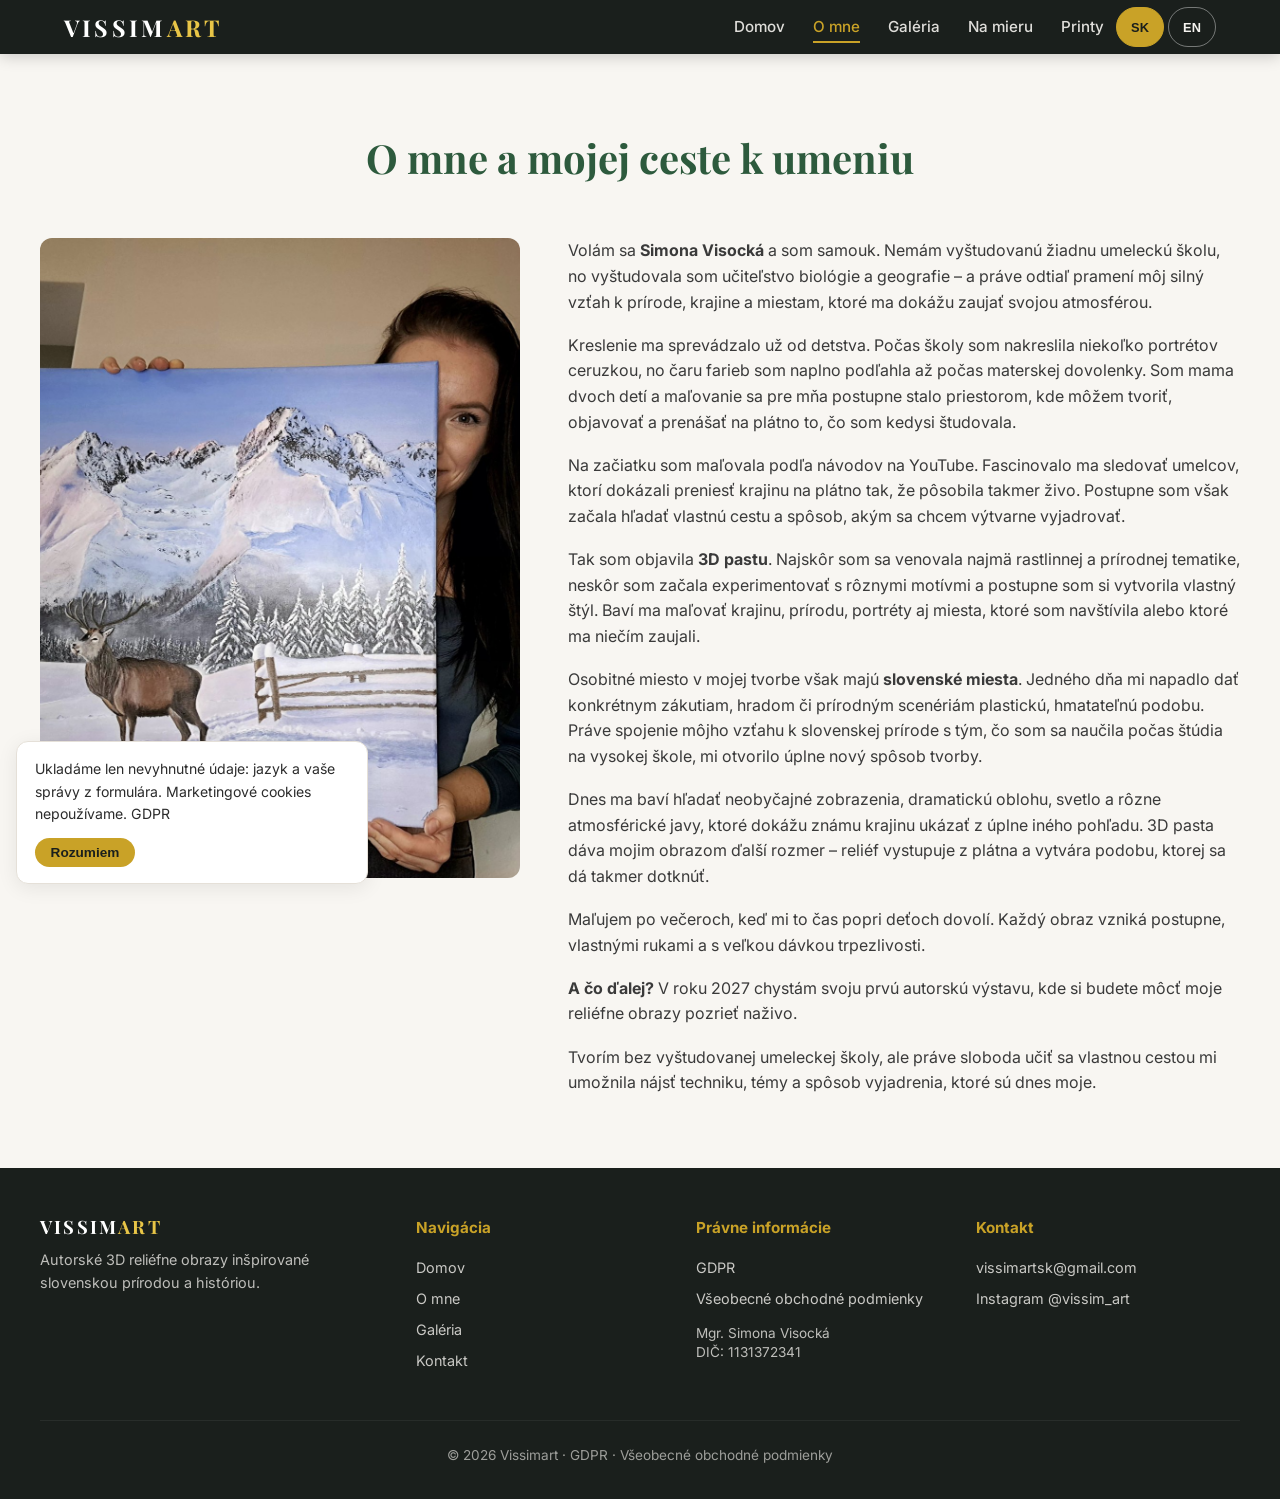
==== commit d8874919: "Header/footer: ART in VISSIMART is yellow" ====
--- a/about.html
+++ b/about.html
@@ -14,7 +14,7 @@
 <body class="lang-sk">
     <header class="site-header">
     <div class="header-inner">
-      <a href="index.html" class="logo">VISSIMART</a>
+      <a href="index.html" class="logo">VISSIM<span class="logo-art">ART</span></a>
       <button class="menu-toggle" aria-label="Menu">☰</button>
             <nav class="nav">
         <a href="index.html"><span data-lang="sk">Domov</span><span data-lang="en">Home</span></a>
@@ -90,7 +90,7 @@
     <footer class="site-footer">
     <div class="footer-inner footer-grid-4">
       <div class="footer-brand">
-        <a href="index.html" class="logo">VISSIMART</a>
+        <a href="index.html" class="logo">VISSIM<span class="logo-art">ART</span></a>
         <p>
           <span data-lang="sk">Autorské 3D reliéfne obrazy inšpirované slovenskou prírodou a históriou.</span>
           <span data-lang="en">Original 3D relief paintings inspired by Slovak nature and history.</span>
--- a/css/styles.css
+++ b/css/styles.css
@@ -144,6 +144,10 @@
   line-height: 1;
 }
 
+.logo-art {
+  color: #e8c547;
+}
+
 .site-footer .logo {
   font-size: 1.15rem;
   letter-spacing: 0.12em;
@@ -250,6 +254,15 @@
   font-weight: 700;
   margin-bottom: 0.75rem;
   letter-spacing: -0.02em;
+}
+
+.hero-logo {
+  width: min(420px, 82vw);
+  height: auto;
+  margin: 0 auto;
+  display: block;
+  pointer-events: none;
+  -webkit-user-drag: none;
 }
 
 .hero .tagline {
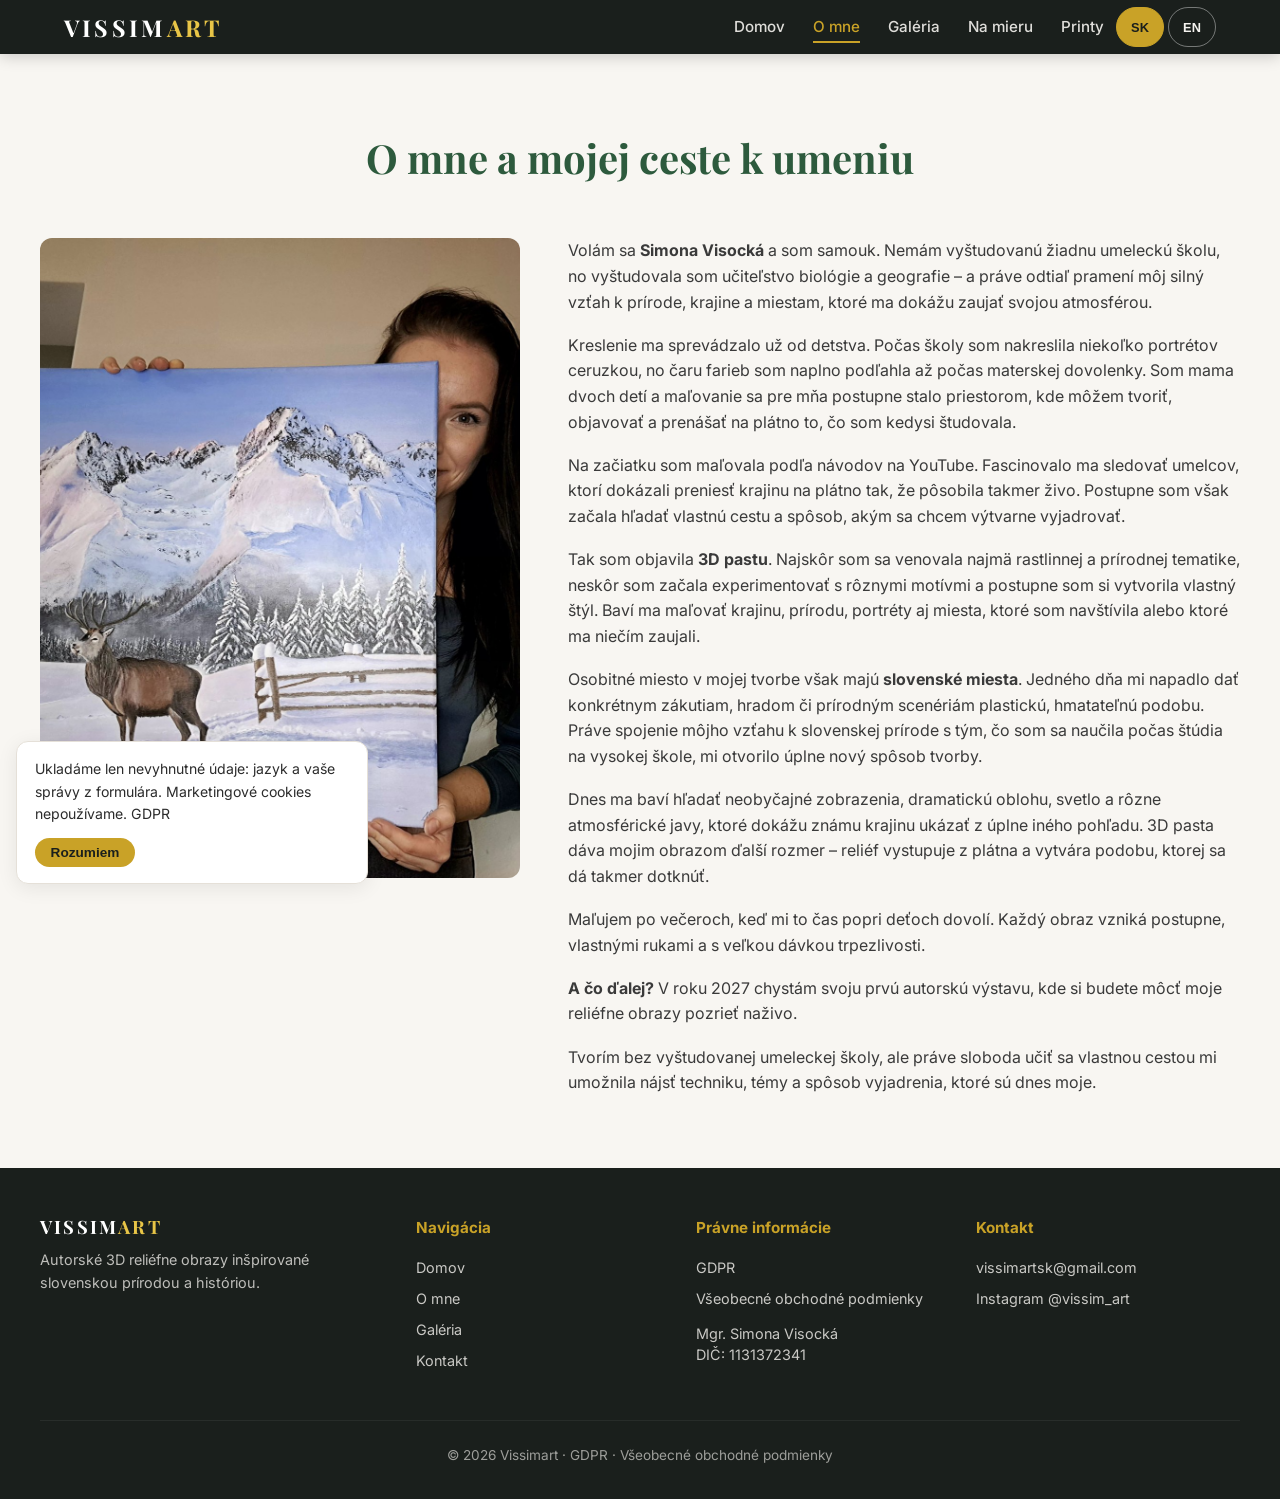
==== commit fb5c8b6d: "Optically center homepage logo; cache-bust CSS" ====
--- a/about.html
+++ b/about.html
@@ -9,7 +9,7 @@
   <link rel="preconnect" href="https://fonts.gstatic.com" crossorigin>
   <link href="https://fonts.googleapis.com/css2?family=Inter:wght@400;500;600;700&family=Playfair+Display:ital,wght@0,600;0,700;1,400&display=swap" rel="stylesheet">
   <link rel="icon" href="favicon.svg">
-  <link rel="stylesheet" href="css/styles.css">
+  <link rel="stylesheet" href="css/styles.css?v=156">
 </head>
 <body class="lang-sk">
     <header class="site-header">
@@ -128,6 +128,6 @@
     <button type="button" class="btn" id="cookie-ok"><span data-lang="sk">Rozumiem</span><span data-lang="en">I understand</span></button>
   </div>
 
-  <script src="js/script.js"></script>
+  <script src="js/script.js?v=156"></script>
 </body>
 </html>
--- a/css/styles.css
+++ b/css/styles.css
@@ -256,10 +256,16 @@
   letter-spacing: -0.02em;
 }
 
+.hero-title {
+  display: flex;
+  justify-content: center;
+  margin-bottom: 0.75rem;
+}
+
 .hero-logo {
   width: min(420px, 82vw);
   height: auto;
-  margin: 0 auto;
+  margin: 0;
   display: block;
   pointer-events: none;
   -webkit-user-drag: none;
@@ -839,9 +845,10 @@
 
 .footer-legal-id {
   margin: 0.85rem 0 0;
-  font-size: 0.85rem;
-  opacity: 0.75;
+  font-size: 0.9rem;
+  opacity: 0.8;
   line-height: 1.45;
+  color: inherit;
 }
 
 .footer-bottom {
